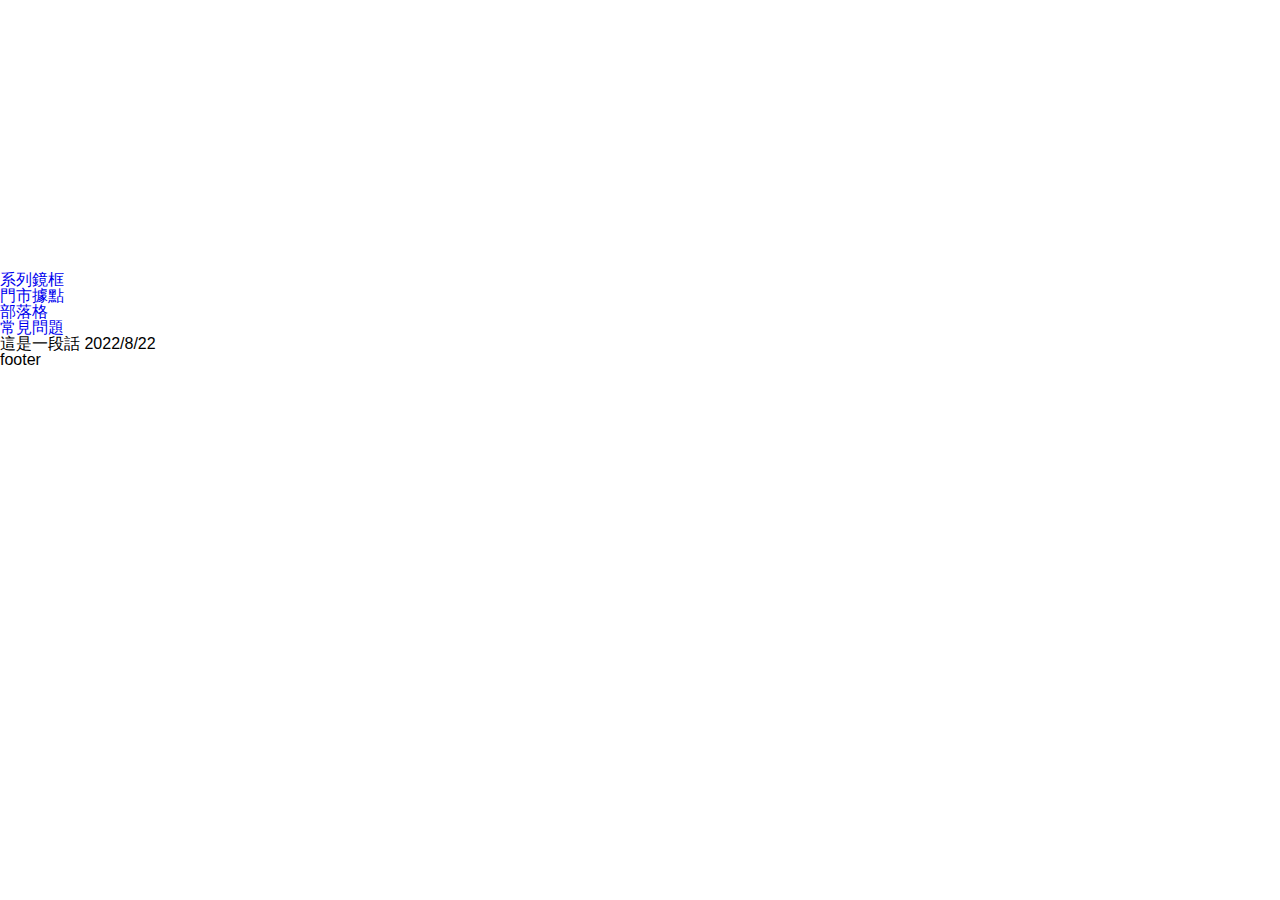
==== index.html @ 0891fafe "Update 2022-08-22T11:32:29.684Z" ====
<!DOCTYPE html>
<html lang="en">

<head>
  <meta charset="UTF-8">
  <meta name="viewport" content="width=device-width, initial-scale=1.0">
  <meta http-equiv="X-UA-Compatible" content="ie=edge">
  <title>
    首頁
  </title>
  <link rel="stylesheet" href="./assets/style/all.css">
</head>

<body>
  <header class="header">
    <div class="container">
      <h1 class="logo"><a href="#"><img src="./assets/images/logo-white.png" alt="Logo"></a></h1>
      <nav>
        <ul>
          <li><a href="#">系列鏡框</a></li>
          <li><a href="#">門市據點</a></li>
          <li><a href="#">部落格</a></li>
          <li><a href="#">常見問題</a></li>
        </ul>
      </nav>
    </div>
  </header>

  
<h1>
  這是一段話 2022/8/22
</h1>

<div class="box"></div>

    <footer class="footer">
      footer
    </footer>
    <script src="./assets/js/vendors.js"></script>
    <script src="./assets/js/all.js"></script>
</body>

</html>
---- assets/style/all.css ----
/* http://meyerweb.com/eric/tools/css/reset/ 
   v2.0 | 20110126
   License: none (public domain)
*/
html,
body,
div,
span,
applet,
object,
iframe,
h1,
h2,
h3,
h4,
h5,
h6,
p,
blockquote,
pre,
a,
abbr,
acronym,
address,
big,
cite,
code,
del,
dfn,
em,
img,
ins,
kbd,
q,
s,
samp,
small,
strike,
strong,
sub,
sup,
tt,
var,
b,
u,
i,
center,
dl,
dt,
dd,
ol,
ul,
li,
fieldset,
form,
label,
legend,
table,
caption,
tbody,
tfoot,
thead,
tr,
th,
td,
article,
aside,
canvas,
details,
embed,
figure,
figcaption,
footer,
header,
hgroup,
menu,
nav,
output,
ruby,
section,
summary,
time,
mark,
audio,
video {
  margin: 0;
  padding: 0;
  border: 0;
  font-size: 100%;
  font: inherit;
  vertical-align: baseline; }

/* HTML5 display-role reset for older browsers */
article,
aside,
details,
figcaption,
figure,
footer,
header,
hgroup,
menu,
nav,
section {
  display: block; }

body {
  line-height: 1; }

ol,
ul {
  list-style: none; }

blockquote,
q {
  quotes: none; }

blockquote:before,
blockquote:after,
q:before,
q:after {
  content: '';
  content: none; }

table {
  border-collapse: collapse;
  border-spacing: 0; }

*,
*::before,
*:after {
  -webkit-box-sizing: border-box;
          box-sizing: border-box; }

img {
  max-width: 100%;
  height: auto;
  vertical-align: middle; }

body {
  font-family: -apple-system, BlinkMacSystemFont, "Segoe UI", "Microsoft JhengHei", Roboto, "Helvetica Neue", Arial, sans-serif; }

a {
  text-decoration: none; }

/*# sourceMappingURL=all.css.map */
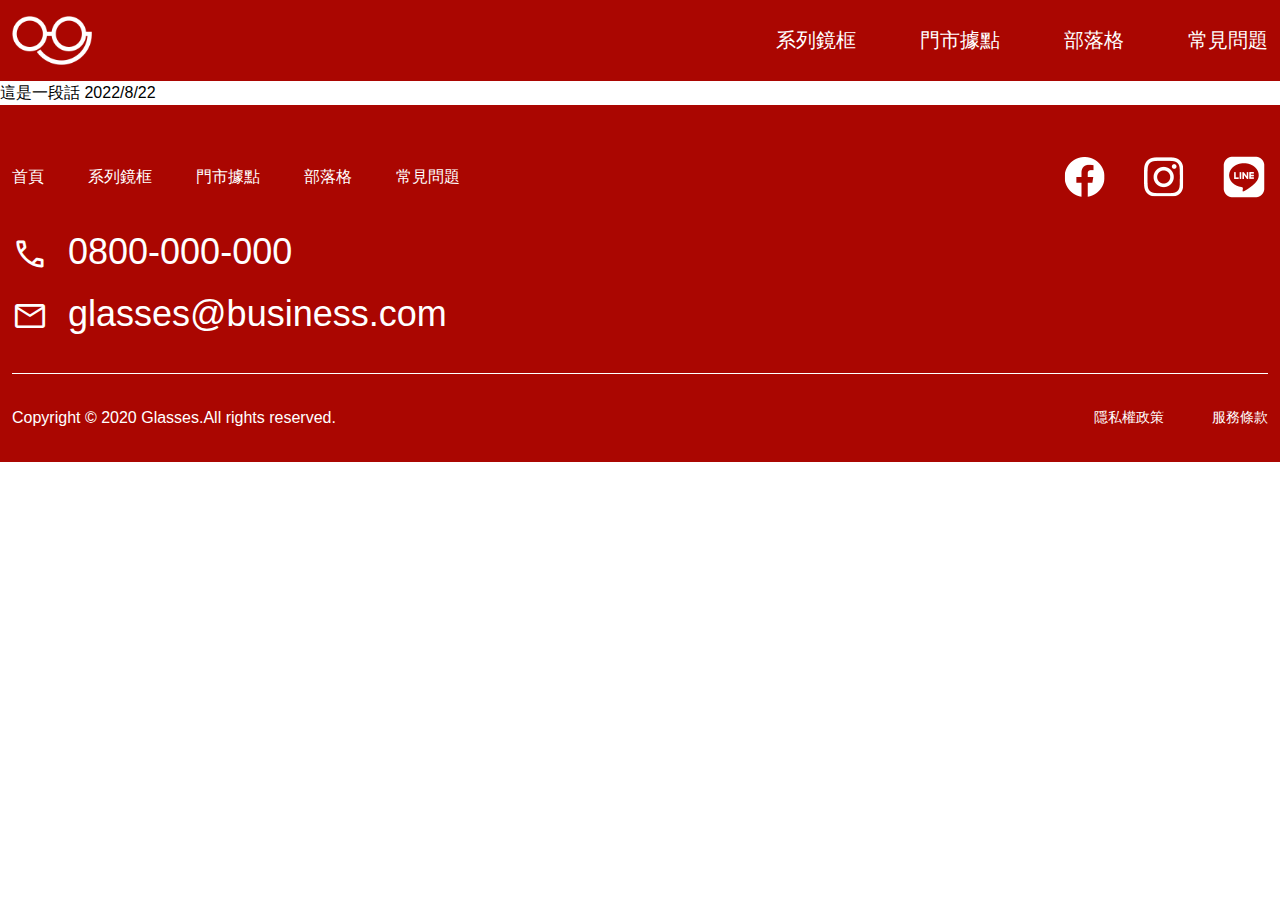
==== commit e728233c: "Update 2022-08-24T08:56:29.364Z" ====
--- a/index.html
+++ b/index.html
@@ -8,21 +8,21 @@
   <title>
     首頁
   </title>
+  <link rel="stylesheet"
+    href="https://fonts.googleapis.com/css2?family=Material+Symbols+Outlined:opsz,wght,FILL,GRAD@20..48,100..700,0..1,-50..200" />
   <link rel="stylesheet" href="./assets/style/all.css">
 </head>
 
 <body>
-  <header class="header">
+  <header class="header bg-primary">
     <div class="container">
-      <h1 class="logo"><a href="#"><img src="./assets/images/logo-white.png" alt="Logo"></a></h1>
-      <nav>
-        <ul>
-          <li><a href="#">系列鏡框</a></li>
-          <li><a href="#">門市據點</a></li>
-          <li><a href="#">部落格</a></li>
-          <li><a href="#">常見問題</a></li>
-        </ul>
-      </nav>
+      <h1><a href="#"><img class="logo" src="./assets/images/logo-white.png" alt="Logo"></a></h1>
+      <ul class="menu lg-text">
+        <li><a class="menu-link" href="#">系列鏡框</a></li>
+        <li><a class="menu-link" href="#">門市據點</a></li>
+        <li><a class="menu-link" href="#">部落格</a></li>
+        <li><a class="menu-link pr-0" href="#">常見問題</a></li>
+      </ul>
     </div>
   </header>
 
@@ -33,8 +33,47 @@
 
 <div class="box"></div>
 
-    <footer class="footer">
-      footer
+    <footer class="footer bg-primary">
+      <div class="container">
+        <div class="footer-header">
+          <div>
+            <ul class="footer-menu mobile-display-none">
+              <li><a href="#">首頁</a></li>
+              <li><a href="#">系列鏡框</a></li>
+              <li><a href="#">門市據點</a></li>
+              <li><a href="#">部落格</a></li>
+              <li><a href="#">常見問題</a></li>
+            </ul>
+            <ul class="contact-method h4">
+              <li class="mb-1">
+                <a href="tel:080000000"><span class="material-symbols-outlined h4">call</span>0800-000-000</a>
+              </li>
+              <li>
+                <a href="mailto:glasses@business.com">
+                  <span class="material-symbols-outlined h4">mail</span>glasses@business.com
+                </a>
+              </li>
+            </ul>
+          </div>
+          <div>
+            <ul class="social-media-group">
+              <li><a href="#"><img class="social-media-logo" src="./assets/images/ic-social-fb.png" alt="fb-logo"></a>
+              </li>
+              <li><a href="#"><img class="social-media-logo" src="./assets/images/ic_social_ig.png" alt="ig-logo"></a>
+              </li>
+              <li><a href="#"><img class="social-media-logo" src="./assets/images/ic_social_line.png"
+                    alt="line-logo"></a></li>
+            </ul>
+          </div>
+        </div>
+        <div class="footer-footer">
+          <p>Copyright © 2020 Glasses.All rights reserved.</p>
+          <ul class="policy sm-text">
+            <li><a href="#">隱私權政策</a></li>
+            <li><a href="#">服務條款</a></li>
+          </ul>
+        </div>
+      </div>
     </footer>
     <script src="./assets/js/vendors.js"></script>
     <script src="./assets/js/all.js"></script>
--- a/assets/style/all.css
+++ b/assets/style/all.css
@@ -132,15 +132,187 @@
   -webkit-box-sizing: border-box;
           box-sizing: border-box; }
 
+body {
+  line-height: 1.5;
+  font-size: 1rem;
+  font-family: -apple-system, BlinkMacSystemFont, "Segoe UI", "Microsoft JhengHei", Roboto, "Helvetica Neue", Arial, sans-serif; }
+
 img {
   max-width: 100%;
   height: auto;
   vertical-align: middle; }
 
-body {
-  font-family: -apple-system, BlinkMacSystemFont, "Segoe UI", "Microsoft JhengHei", Roboto, "Helvetica Neue", Arial, sans-serif; }
-
 a {
   text-decoration: none; }
 
+.mb-1 {
+  margin-bottom: 8px; }
+
+.mb-3 {
+  margin-bottom: 24px; }
+
+.h1 {
+  font-size: 4rem; }
+
+.h2 {
+  font-size: 3rem; }
+
+.h3 {
+  font-size: 2.625rem; }
+
+.h4 {
+  font-size: 2.25rem; }
+
+.h5 {
+  font-size: 2rem; }
+
+.h6 {
+  font-size: 1.5rem; }
+
+.lg-text {
+  font-size: 1.25rem; }
+
+.md-text {
+  font-size: 1.125rem; }
+
+.sm-text {
+  font-size: 0.875rem; }
+
+.bg-primary {
+  background-color: #AA0601; }
+
+.container {
+  max-width: 1320px;
+  margin: 0 auto;
+  padding-left: 12px;
+  padding-right: 12px; }
+
+.header .container {
+  display: -webkit-box;
+  display: -ms-flexbox;
+  display: flex;
+  -webkit-box-pack: justify;
+      -ms-flex-pack: justify;
+          justify-content: space-between;
+  -webkit-box-align: center;
+      -ms-flex-align: center;
+          align-items: center;
+  -ms-flex-wrap: wrap;
+      flex-wrap: wrap; }
+
+.header .logo {
+  display: block;
+  width: 80px;
+  padding-top: 16px;
+  padding-bottom: 16px; }
+
+.header .menu {
+  display: -webkit-box;
+  display: -ms-flexbox;
+  display: flex;
+  -ms-flex-wrap: wrap;
+      flex-wrap: wrap; }
+
+.header .menu-link {
+  display: block;
+  padding: 25px 32px;
+  color: #fff; }
+
+.header .pr-0 {
+  padding-right: 0; }
+
+@media (max-width: 768px) {
+  .header .container {
+    padding: 0; }
+  .header h1 {
+    width: 100%; }
+  .header .logo {
+    padding-top: 12px;
+    padding-bottom: 12px;
+    margin: 0 auto; }
+  .header .menu {
+    width: 100%; }
+  .header li {
+    width: 50%;
+    border: 1px solid #fff;
+    text-align: center;
+    font-size: 1rem; }
+  .header .menu-link {
+    padding: 12px; } }
+
+.footer {
+  color: #fff; }
+  .footer a {
+    display: block;
+    color: #fff; }
+  .footer-header, .footer-menu,
+  .footer .social-media-group, .footer-footer,
+  .footer .policy {
+    display: -webkit-box;
+    display: -ms-flexbox;
+    display: flex;
+    -webkit-box-pack: justify;
+        -ms-flex-pack: justify;
+            justify-content: space-between; }
+  .footer-header {
+    padding-top: 48px;
+    padding-bottom: 32px;
+    border-bottom: 1px solid #fff; }
+  .footer-menu {
+    -webkit-box-align: center;
+        -ms-flex-align: center;
+            align-items: center;
+    margin-bottom: 24px;
+    width: 448px;
+    height: 48px; }
+  .footer .contact-method span {
+    vertical-align: middle;
+    padding-right: 20px; }
+  .footer .social-media-group {
+    width: 208px; }
+  .footer .social-media-logo {
+    width: 48px; }
+  .footer-footer {
+    padding-top: 32px;
+    padding-bottom: 32px; }
+  .footer .policy {
+    width: 174px;
+    -webkit-box-align: center;
+        -ms-flex-align: center;
+            align-items: center; }
+  @media (max-width: 992px) {
+    .footer-menu {
+      height: 40px; }
+    .footer .social-media-group {
+      width: 152px; }
+    .footer .social-media-logo {
+      width: 40px; } }
+  @media (max-width: 768px) {
+    .footer-header {
+      padding-top: 24px;
+      padding-bottom: 24px; }
+    .footer-footer,
+    .footer .policy {
+      -webkit-box-orient: vertical;
+      -webkit-box-direction: normal;
+          -ms-flex-direction: column;
+              flex-direction: column;
+      -webkit-box-align: start;
+          -ms-flex-align: start;
+              align-items: start; }
+    .footer .policy li {
+      margin-top: 8px; }
+    .footer-menu {
+      display: none; }
+    .footer .social-media-group {
+      width: 88px; }
+    .footer .social-media-logo {
+      width: 24px; }
+    .footer-footer {
+      padding-top: 16px;
+      padding-bottom: 24px; }
+    .footer .h4,
+    .footer .sm-text {
+      font-size: 1rem; } }
+
 /*# sourceMappingURL=all.css.map */
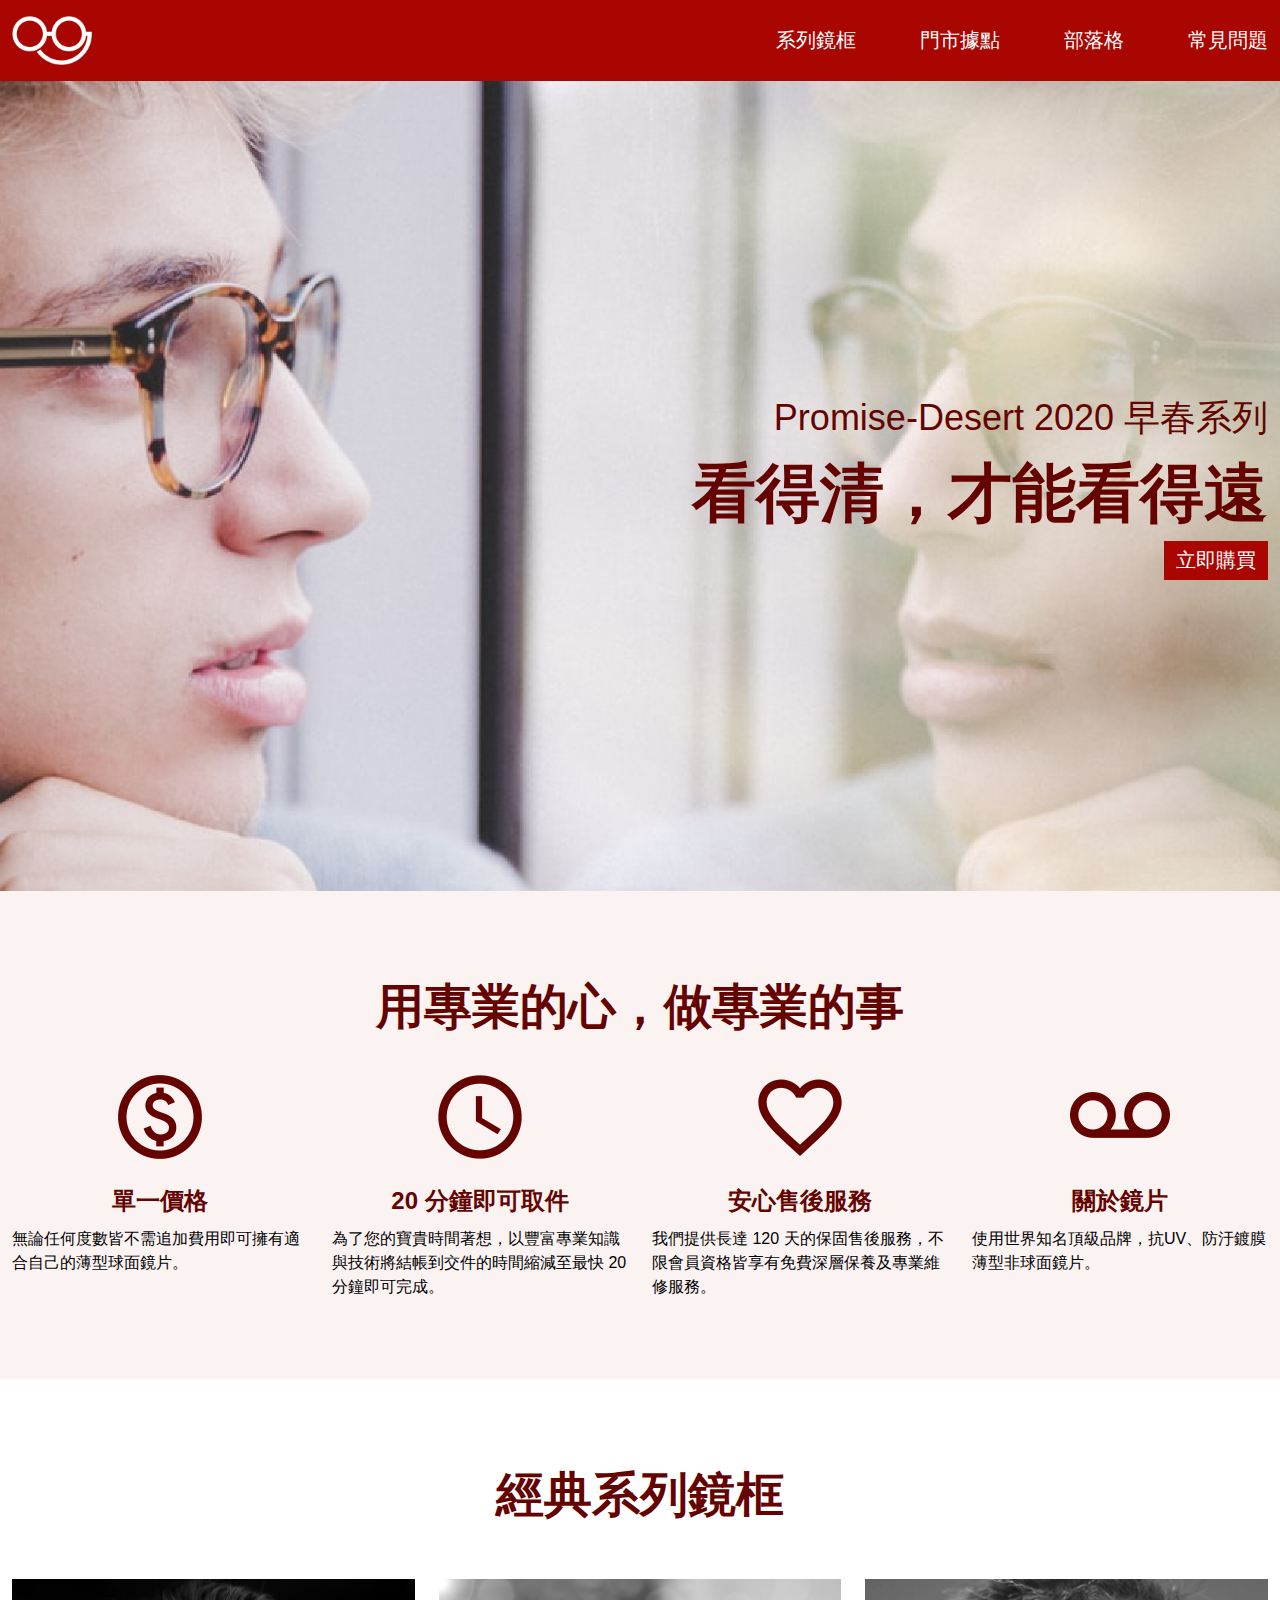
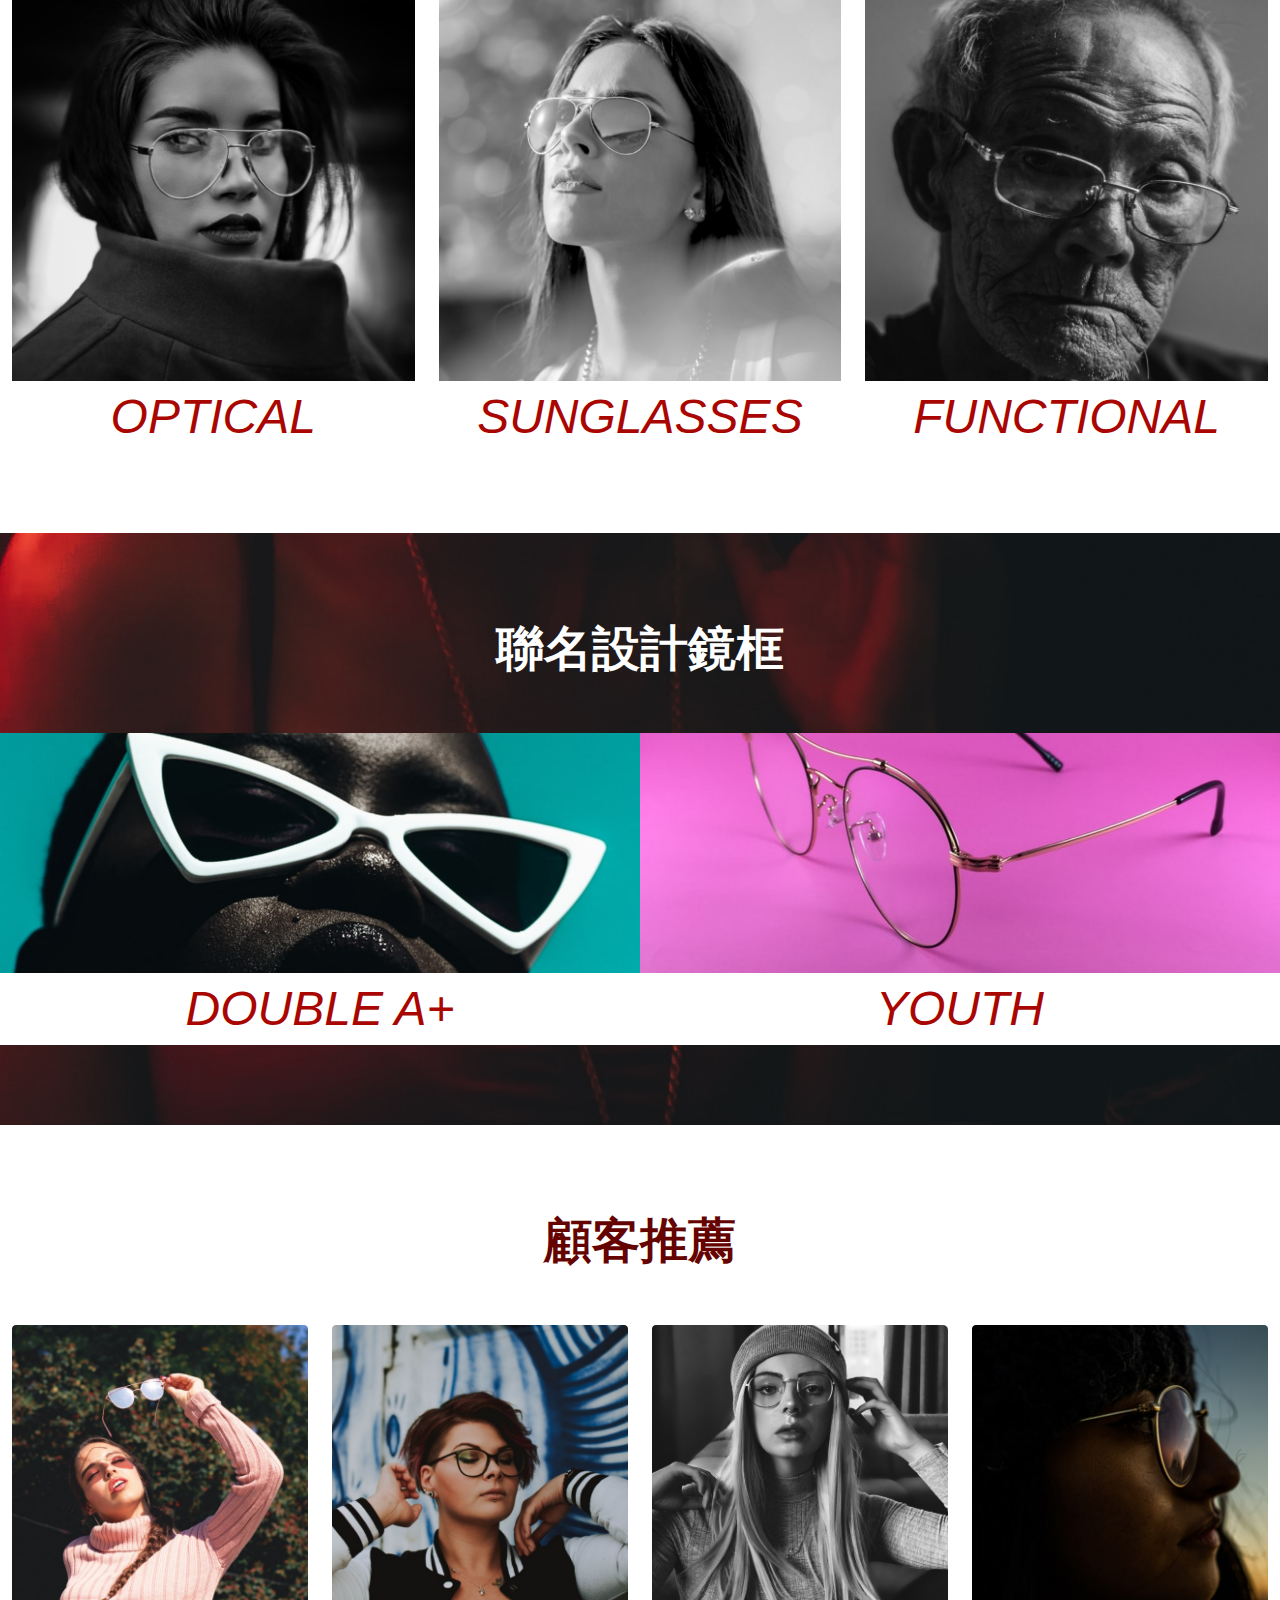
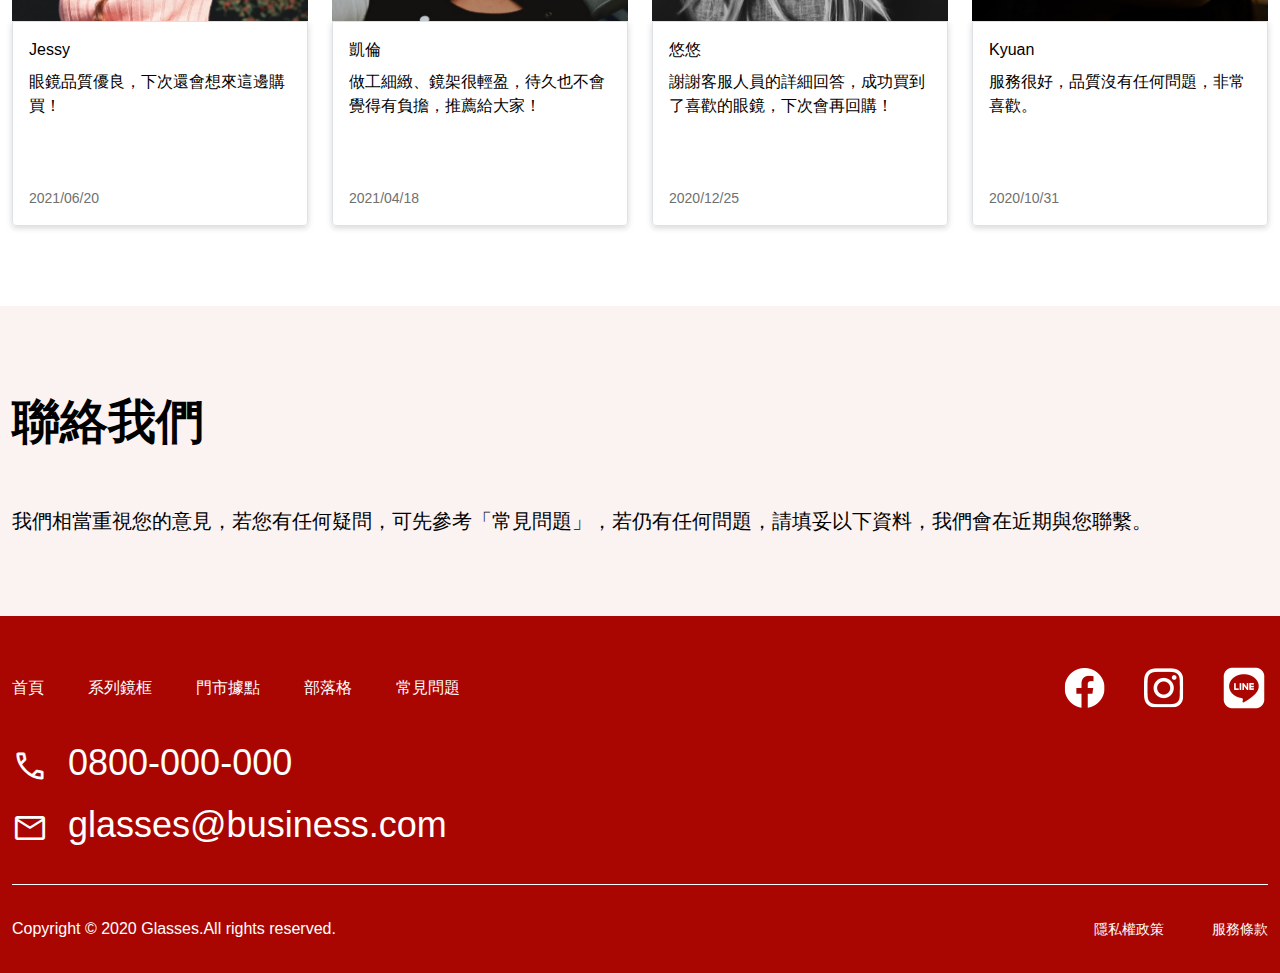
==== commit 4aa9e1ab: "Update 2022-08-26T05:03:30.633Z" ====
--- a/index.html
+++ b/index.html
@@ -6,7 +6,7 @@
   <meta name="viewport" content="width=device-width, initial-scale=1.0">
   <meta http-equiv="X-UA-Compatible" content="ie=edge">
   <title>
-    首頁
+    眼鏡電商
   </title>
   <link rel="stylesheet"
     href="https://fonts.googleapis.com/css2?family=Material+Symbols+Outlined:opsz,wght,FILL,GRAD@20..48,100..700,0..1,-50..200" />
@@ -27,9 +27,148 @@
   </header>
 
   
-<h1>
-  這是一段話 2022/8/22
-</h1>
+<div class="banner">
+  <div class="container">
+    <h2 class="h4">Promise-Desert 2020 早春系列</h2>
+    <p class="h1 font-bold">看得清，才能看得遠</p>
+    <button class="sm-button"><a href="#">立即購買</a></button>
+  </div>
+</div>
+<main>
+  <!-- 用專業的心，做專業的事 -->
+  <section class="introduction bg-primary-light">
+    <div class="container">
+      <p class="h2 intro-title mb-3 font-bold">用專業的心，做專業的事</p>
+      <div class="intro-card-box">
+        <div class="intro-card">
+          <img class="d-block card-header mb-2" src="./assets/images/home-section2-1.png" alt="錢幣圖像">
+          <p class="card-body h6 font-bold mb-1">單一價格</p>
+          <p class="card-footer">無論任何度數皆不需追加費用即可擁有適合自己的薄型球面鏡片。</p>
+        </div>
+        <div class="intro-card">
+          <img class="d-block card-header mb-2" src="./assets/images/home-section2-2.png" alt="時鐘圖像">
+          <p class="card-body h6 font-bold mb-1">20 分鐘即可取件</p>
+          <p class="card-footer">為了您的寶貴時間著想，以豐富專業知識與技術將結帳到交件的時間縮減至最快 20 分鐘即可完成。</p>
+        </div>
+        <div class="intro-card">
+          <img class="d-block card-header mb-2" src="./assets/images/home-section2-3.png" alt="愛心圖像">
+          <p class="card-body h6 font-bold mb-1">安心售後服務</p>
+          <p class="card-footer">我們提供長達 120 天的保固售後服務，不限會員資格皆享有免費深層保養及專業維修服務。</p>
+        </div>
+        <div class="intro-card">
+          <img class="d-block card-header mb-2" src="./assets/images/home-sectioin2-4.png" alt="眼鏡圖像">
+          <p class="card-body h6 font-bold mb-1">關於鏡片</p>
+          <p class="card-footer">使用世界知名頂級品牌，抗UV、防汙鍍膜薄型非球面鏡片。</p>
+        </div>
+      </div>
+    </div>
+  </section>
+
+  <!-- 經典系列鏡框 -->
+  <section class="classic">
+    <div class="container">
+      <p class="h2 classic-title mb-6 font-bold">經典系列鏡框</p>
+      <div class="classic-card-box">
+        <div class="classic-card">
+          <img src="./assets/images/home-section3-1.png" alt="OPTICAL 示意圖像" class="d-block card-photo">
+          <p class="h2 card-title">OPTICAL</p>
+        </div>
+        <div class="classic-card">
+          <img src="./assets/images/home-section3-2.png" alt="SUNGLASSES 示意圖像" class="d-block card-photo">
+          <p class="h2 card-title">SUNGLASSES</p>
+        </div>
+        <div class="classic-card">
+          <img src="./assets/images/home-section3-3.png" alt="FUNCTIONAL 示意圖像" class="d-block card-photo">
+          <p class="h2 card-title">FUNCTIONAL</p>
+        </div>
+      </div>
+    </div>
+  </section>
+
+  <!-- 聯名設計鏡框 -->
+  <section class="joint">
+    <div class="container">
+      <p class="h2 joint-title mb-6 font-bold">聯名設計鏡框</p>
+      <div class="joint-card-box">
+        <div class="joint-card">
+          <div class="card-photo-1"></div>
+          <p class="h2 card-title">DOUBLE A+</p>
+        </div>
+        <div class="joint-card">
+          <div class="card-photo-2"></div>
+          <p class="h2 card-title">YOUTH</p>
+        </div>
+      </div>
+    </div>
+  </section>
+
+  <!-- 顧客推薦 -->
+  <section class="comment">
+    <div class="container">
+      <p class="h2 comment-title mb-6 font-bold">顧客推薦</p>
+      <div class="comment-card-box">
+        <div class="comment-card">
+          <img src="./assets/images/home-section5-1.png" alt="顧客圖像" class="d-block card-photo">
+          <div class="card-content">
+            <div>
+              <p class="customer-name mb-1">Jessy</p>
+              <p class="customer-comment">眼鏡品質優良，下次還會想來這邊購買！</p>
+            </div>
+            <div>
+              <p class="comment-date">2021/06/20</p>
+            </div>
+          </div>
+        </div>
+        <div class="comment-card">
+          <img src="./assets/images/home-section5-2.png" alt="顧客圖像" class="d-block card-photo">
+          <div class="card-content">
+            <div>
+              <p class="customer-name mb-1">凱倫</p>
+              <p class="customer-comment">做工細緻、鏡架很輕盈，待久也不會覺得有負擔，推薦給大家！</p>
+            </div>
+            <div>
+              <p class="comment-date">2021/04/18</p>
+            </div>
+          </div>
+        </div>
+        <div class="comment-card">
+          <img src="./assets/images/home-section5-3.png" alt="顧客圖像" class="d-block card-photo">
+          <div class="card-content">
+            <div>
+              <p class="customer-name mb-1">悠悠</p>
+              <p class="customer-comment">謝謝客服人員的詳細回答，成功買到了喜歡的眼鏡，下次會再回購！</p>
+            </div>
+            <div>
+              <p class="comment-date">2020/12/25</p>
+            </div>
+          </div>
+        </div>
+        <div class="comment-card">
+          <img src="./assets/images/home-section5-4.png" alt="顧客圖像" class="d-block card-photo">
+          <div class="card-content">
+            <div>
+              <p class="customer-name mb-1">Kyuan</p>
+              <p class="customer-comment">服務很好，品質沒有任何問題，非常喜歡。</p>
+            </div>
+            <div>
+              <p class="comment-date">2020/10/31</p>
+            </div>
+          </div>
+        </div>
+      </div>
+    </div>
+  </section>
+
+  <!-- 聯絡我們 -->
+  <section class="contact-us bg-primary-light">
+    <div class="container">
+      <p class="h2 contact-title mb-6 font-bold">聯絡我們</p>
+      <p class="lg-text">我們相當重視您的意見，若您有任何疑問，可先參考「常見問題」，若仍有任何問題，請填妥以下資料，我們會在近期與您聯繫。</p>
+    </div>
+  </section>
+</main>
+
+
 
 <div class="box"></div>
 
--- a/assets/style/all.css
+++ b/assets/style/all.css
@@ -148,9 +148,18 @@
 .mb-1 {
   margin-bottom: 8px; }
 
+.mb-2 {
+  margin-bottom: 16px; }
+
 .mb-3 {
   margin-bottom: 24px; }
 
+.mb-4 {
+  margin-bottom: 32px; }
+
+.mb-6 {
+  margin-bottom: 48px; }
+
 .h1 {
   font-size: 4rem; }
 
@@ -178,8 +187,14 @@
 .sm-text {
   font-size: 0.875rem; }
 
+.font-bold {
+  font-weight: bold; }
+
 .bg-primary {
   background-color: #AA0601; }
+
+.bg-primary-light {
+  background-color: #FBF2F2; }
 
 .container {
   max-width: 1320px;
@@ -221,7 +236,7 @@
 .header .pr-0 {
   padding-right: 0; }
 
-@media (max-width: 768px) {
+@media (max-width: 767px) {
   .header .container {
     padding: 0; }
   .header h1 {
@@ -287,7 +302,7 @@
       width: 152px; }
     .footer .social-media-logo {
       width: 40px; } }
-  @media (max-width: 768px) {
+  @media (max-width: 767px) {
     .footer-header {
       padding-top: 24px;
       padding-bottom: 24px; }
@@ -315,4 +330,162 @@
     .footer .sm-text {
       font-size: 1rem; } }
 
+.banner {
+  background-image: url(../images/home-header.png);
+  height: 90vh;
+  background-repeat: no-repeat;
+  background-position: center center;
+  background-size: cover;
+  color: #650300;
+  display: -webkit-box;
+  display: -ms-flexbox;
+  display: flex;
+  -webkit-box-align: center;
+      -ms-flex-align: center;
+          align-items: center;
+  text-align: right; }
+  .banner .container {
+    width: 100%; }
+  .banner .sm-button {
+    padding: 6px 12px;
+    border: none;
+    background-color: #AA0601; }
+    .banner .sm-button a {
+      color: #fff;
+      font-size: 1.25rem; }
+
+main section {
+  padding-top: 80px;
+  padding-bottom: 80px; }
+
+.introduction .intro-title {
+  color: #650300;
+  text-align: center; }
+
+.introduction .intro-card-box {
+  display: -webkit-box;
+  display: -ms-flexbox;
+  display: flex;
+  -ms-flex-wrap: wrap;
+      flex-wrap: wrap;
+  margin-left: -12px;
+  margin-right: -12px; }
+
+.introduction .intro-card {
+  display: -webkit-box;
+  display: -ms-flexbox;
+  display: flex;
+  -webkit-box-orient: vertical;
+  -webkit-box-direction: normal;
+      -ms-flex-direction: column;
+          flex-direction: column;
+  -webkit-box-align: center;
+      -ms-flex-align: center;
+          align-items: center;
+  padding: 0 12px;
+  width: 25%; }
+
+.introduction .card-header {
+  width: 100px; }
+
+.introduction .card-body {
+  color: #650300; }
+
+.classic .classic-title {
+  color: #650300;
+  text-align: center; }
+
+.classic .classic-card-box {
+  display: -webkit-box;
+  display: -ms-flexbox;
+  display: flex;
+  -ms-flex-wrap: wrap;
+      flex-wrap: wrap;
+  margin-left: -12px;
+  margin-right: -12px; }
+
+.classic .classic-card {
+  padding-left: 12px;
+  padding-right: 12px;
+  width: 33.33%; }
+
+.classic .card-title {
+  text-align: center;
+  color: #AA0601;
+  font-style: italic; }
+
+.joint {
+  background-image: url(../images/index-bg.png);
+  background-repeat: no-repeat;
+  background-position: center center;
+  background-size: cover; }
+  .joint .joint-title {
+    color: #fff;
+    text-align: center; }
+  .joint .joint-card-box {
+    display: -webkit-box;
+    display: -ms-flexbox;
+    display: flex;
+    -ms-flex-wrap: wrap;
+        flex-wrap: wrap;
+    margin-left: -12px;
+    margin-right: -12px; }
+  .joint .joint-card {
+    width: 50%; }
+  .joint .card-photo-1 {
+    background-image: url(../images/home-section4-1.png); }
+  .joint .card-photo-2 {
+    background-image: url(../images/home-section4-2.png); }
+  .joint .card-photo-1,
+  .joint .card-photo-2 {
+    background-repeat: no-repeat;
+    background-position: center center;
+    background-size: cover;
+    min-height: 240px; }
+  .joint .card-title {
+    background-color: #fff;
+    text-align: center;
+    color: #AA0601;
+    font-style: italic; }
+
+.comment .comment-title {
+  color: #650300;
+  text-align: center; }
+
+.comment .comment-card-box {
+  display: -webkit-box;
+  display: -ms-flexbox;
+  display: flex;
+  -ms-flex-wrap: wrap;
+      flex-wrap: wrap;
+  margin-left: -12px;
+  margin-right: -12px; }
+
+.comment .comment-card {
+  padding-left: 12px;
+  padding-right: 12px;
+  width: 25%; }
+
+.comment .card-content {
+  display: -webkit-box;
+  display: -ms-flexbox;
+  display: flex;
+  -webkit-box-orient: vertical;
+  -webkit-box-direction: normal;
+      -ms-flex-direction: column;
+          flex-direction: column;
+  -webkit-box-pack: justify;
+      -ms-flex-pack: justify;
+          justify-content: space-between;
+  padding: 16px;
+  height: 205px;
+  border: 1px solid #DEE2E6;
+  border-radius: 0 0 4px 4px;
+  -webkit-box-shadow: 0px 2px 6px #00000029;
+          box-shadow: 0px 2px 6px #00000029; }
+
+.comment .comment-date {
+  font-size: 0.875rem;
+  color: #707070; }
+
 /*# sourceMappingURL=all.css.map */
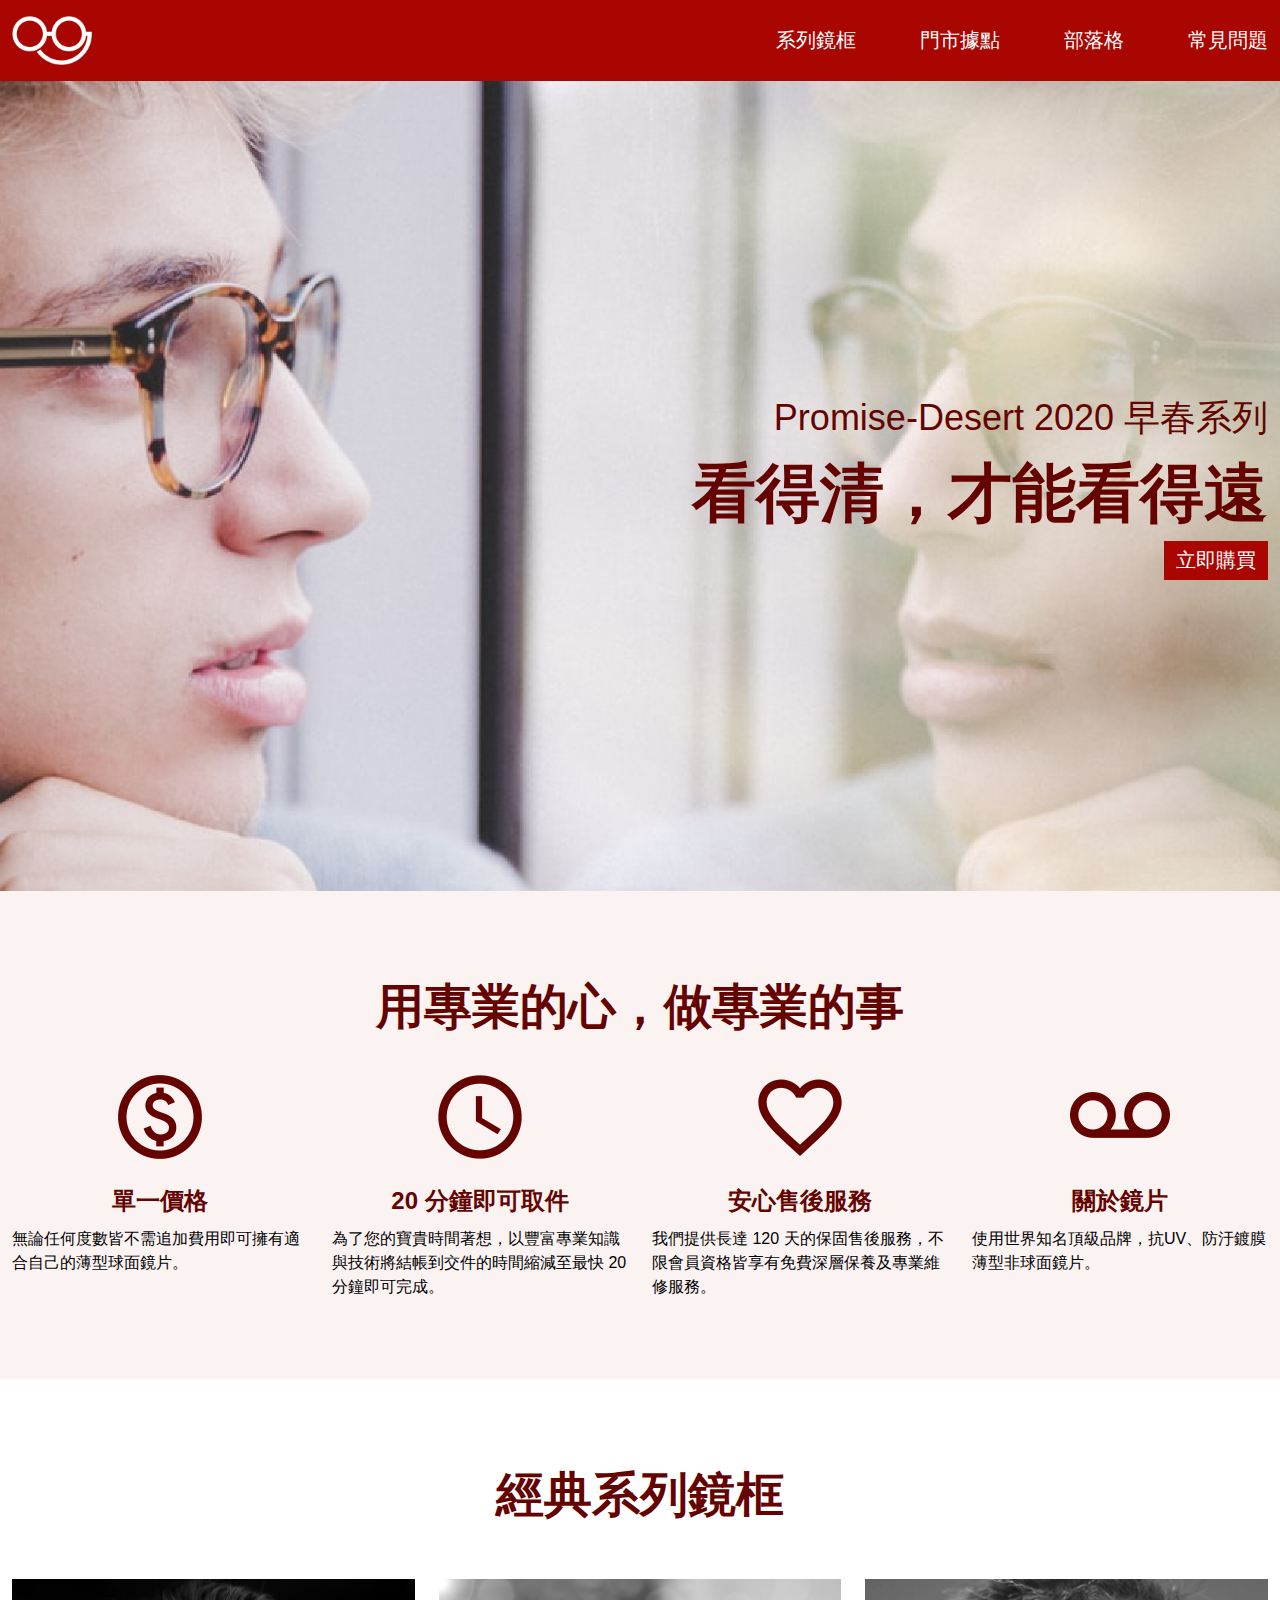
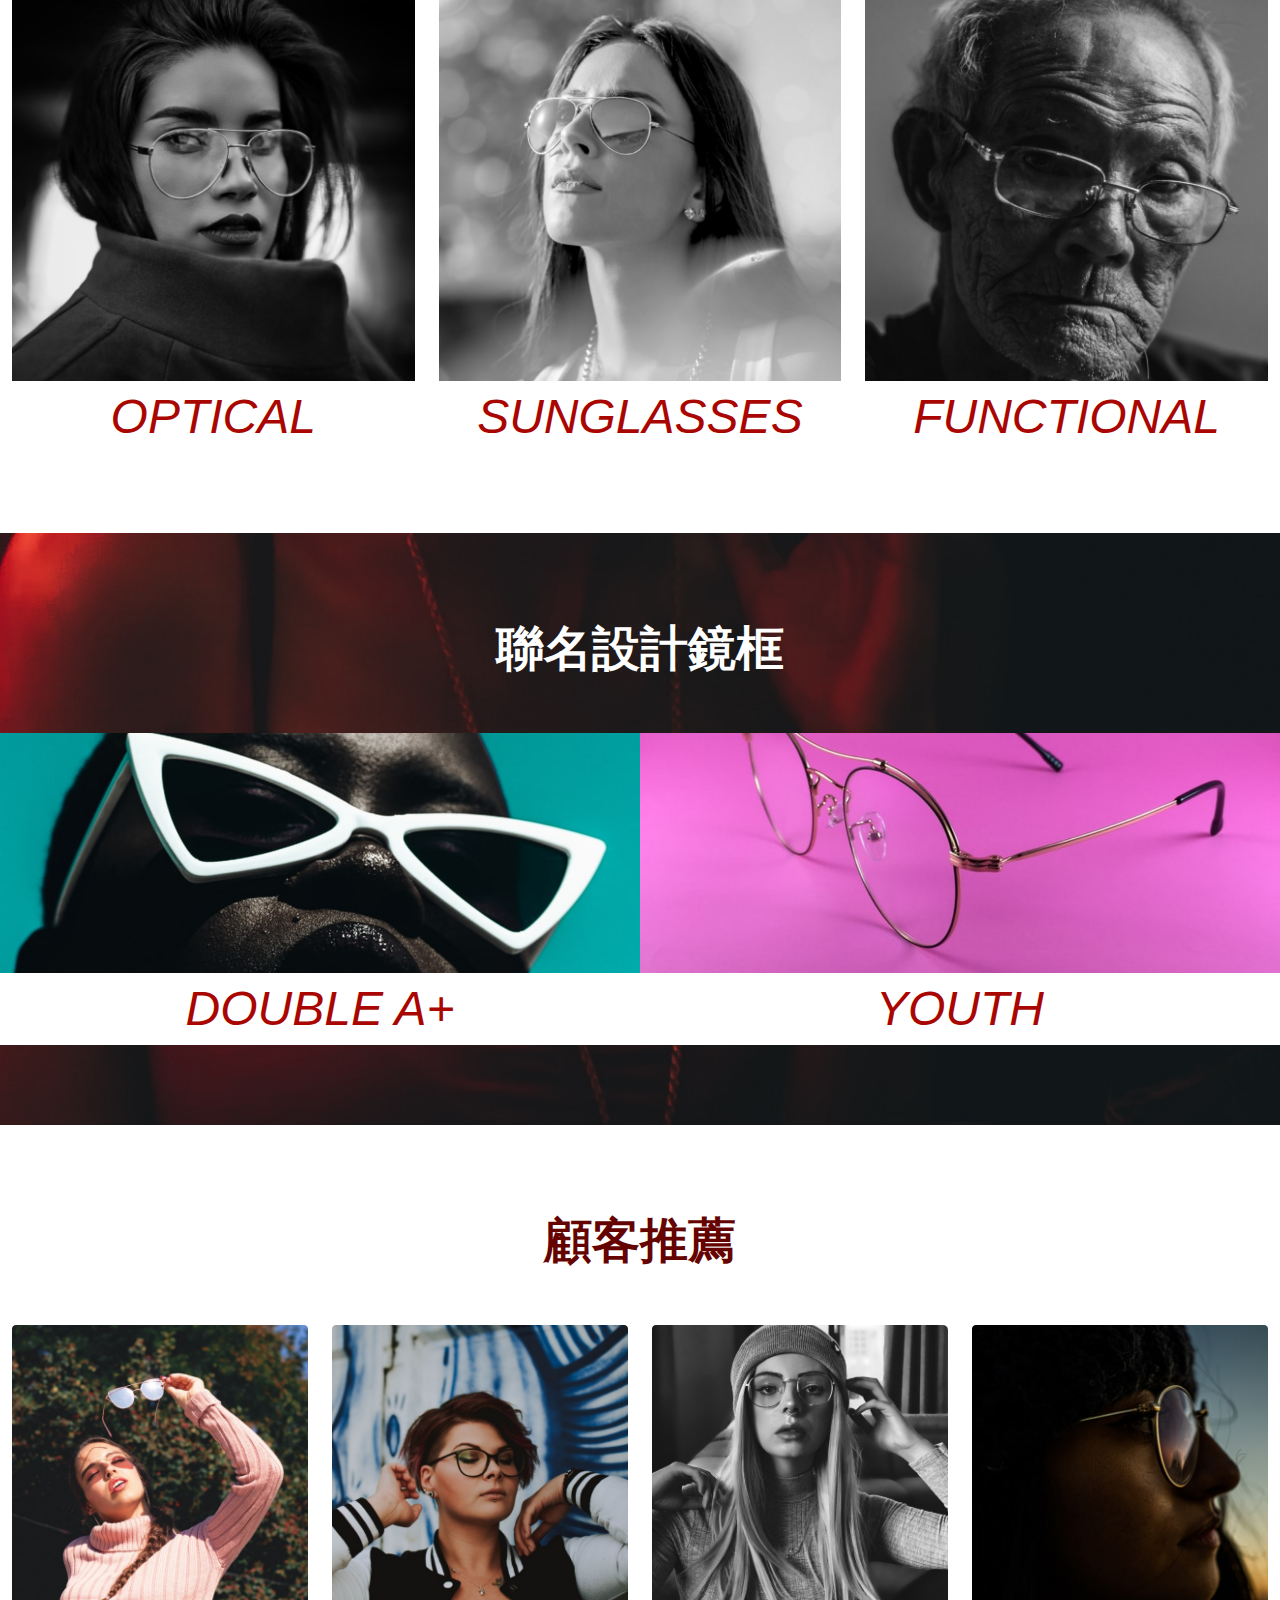
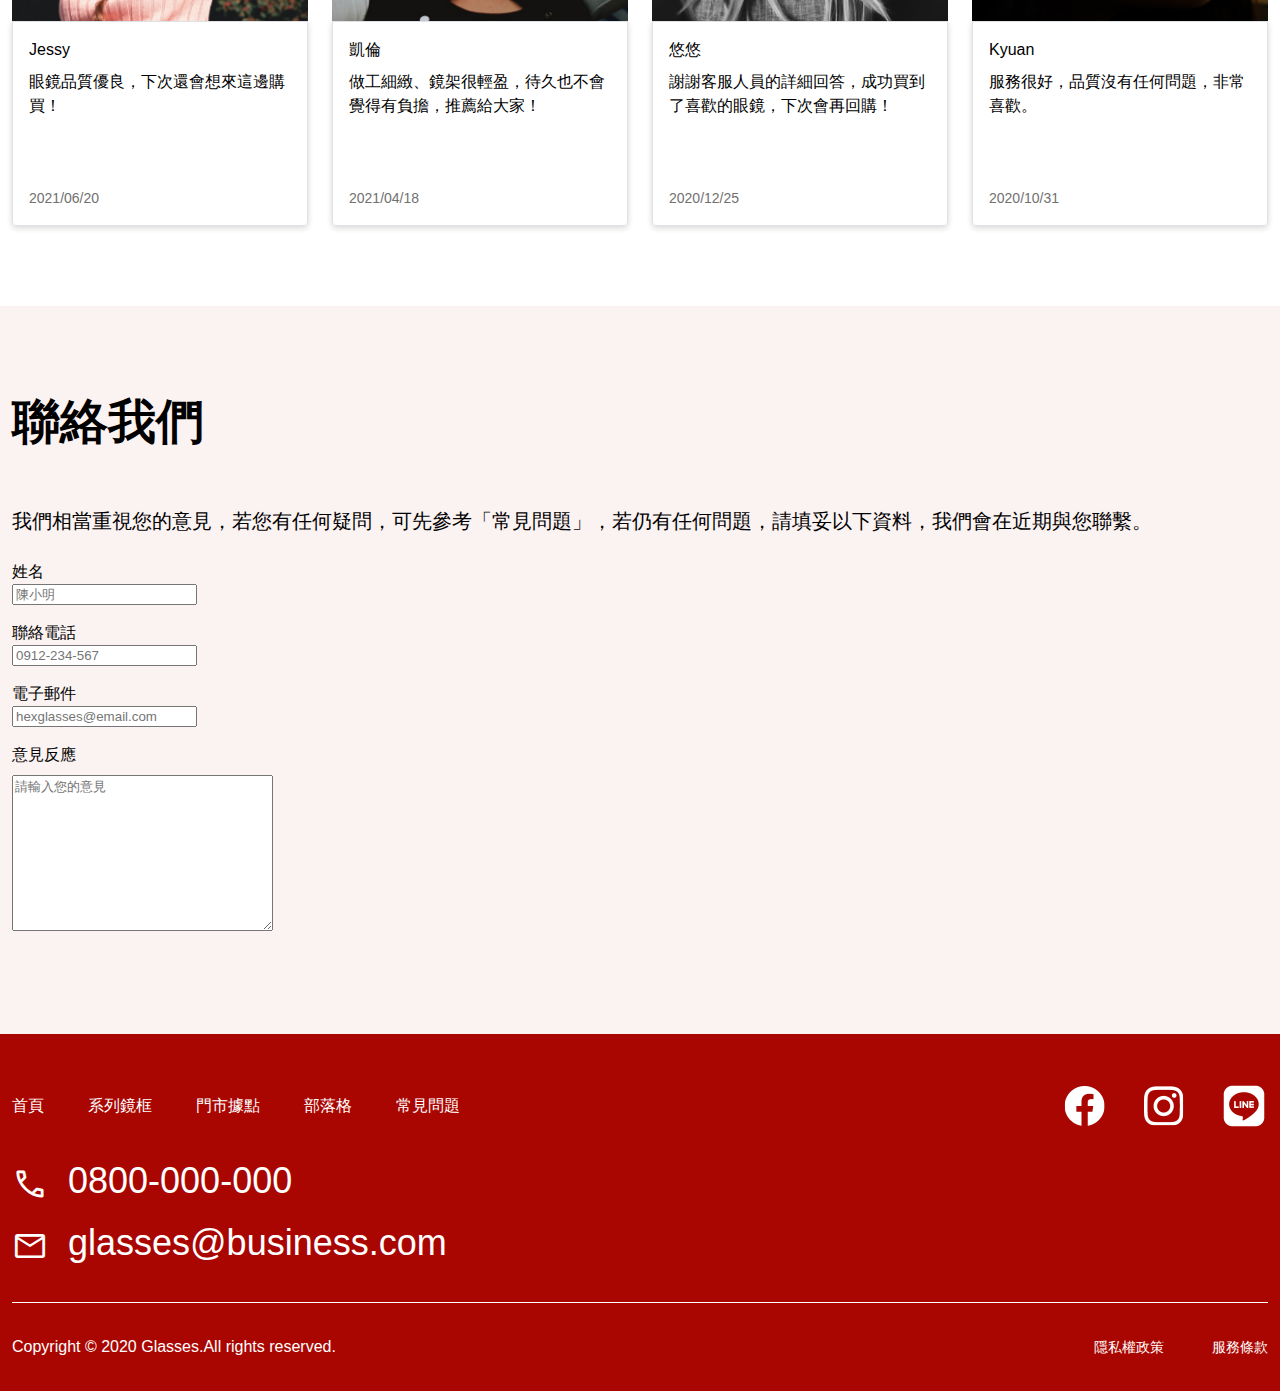
==== commit 051735a8: "Update 2022-08-26T06:45:05.783Z" ====
--- a/index.html
+++ b/index.html
@@ -39,28 +39,28 @@
   <section class="introduction bg-primary-light">
     <div class="container">
       <p class="h2 intro-title mb-3 font-bold">用專業的心，做專業的事</p>
-      <div class="intro-card-box">
-        <div class="intro-card">
+      <ul class="intro-card-box">
+        <li class="intro-card">
           <img class="d-block card-header mb-2" src="./assets/images/home-section2-1.png" alt="錢幣圖像">
           <p class="card-body h6 font-bold mb-1">單一價格</p>
           <p class="card-footer">無論任何度數皆不需追加費用即可擁有適合自己的薄型球面鏡片。</p>
-        </div>
-        <div class="intro-card">
+        </li>
+        <li class="intro-card">
           <img class="d-block card-header mb-2" src="./assets/images/home-section2-2.png" alt="時鐘圖像">
           <p class="card-body h6 font-bold mb-1">20 分鐘即可取件</p>
           <p class="card-footer">為了您的寶貴時間著想，以豐富專業知識與技術將結帳到交件的時間縮減至最快 20 分鐘即可完成。</p>
-        </div>
-        <div class="intro-card">
+        </li>
+        <li class="intro-card">
           <img class="d-block card-header mb-2" src="./assets/images/home-section2-3.png" alt="愛心圖像">
           <p class="card-body h6 font-bold mb-1">安心售後服務</p>
           <p class="card-footer">我們提供長達 120 天的保固售後服務，不限會員資格皆享有免費深層保養及專業維修服務。</p>
-        </div>
-        <div class="intro-card">
+        </li>
+        <li class="intro-card">
           <img class="d-block card-header mb-2" src="./assets/images/home-sectioin2-4.png" alt="眼鏡圖像">
           <p class="card-body h6 font-bold mb-1">關於鏡片</p>
           <p class="card-footer">使用世界知名頂級品牌，抗UV、防汙鍍膜薄型非球面鏡片。</p>
-        </div>
-      </div>
+        </li>
+      </ul>
     </div>
   </section>
 
@@ -68,20 +68,20 @@
   <section class="classic">
     <div class="container">
       <p class="h2 classic-title mb-6 font-bold">經典系列鏡框</p>
-      <div class="classic-card-box">
-        <div class="classic-card">
+      <ul class="classic-card-box">
+        <li class="classic-card">
           <img src="./assets/images/home-section3-1.png" alt="OPTICAL 示意圖像" class="d-block card-photo">
           <p class="h2 card-title">OPTICAL</p>
-        </div>
-        <div class="classic-card">
+        </li>
+        <li class="classic-card">
           <img src="./assets/images/home-section3-2.png" alt="SUNGLASSES 示意圖像" class="d-block card-photo">
           <p class="h2 card-title">SUNGLASSES</p>
-        </div>
-        <div class="classic-card">
+        </li>
+        <li class="classic-card">
           <img src="./assets/images/home-section3-3.png" alt="FUNCTIONAL 示意圖像" class="d-block card-photo">
           <p class="h2 card-title">FUNCTIONAL</p>
-        </div>
-      </div>
+        </li>
+      </ul>
     </div>
   </section>
 
@@ -89,16 +89,16 @@
   <section class="joint">
     <div class="container">
       <p class="h2 joint-title mb-6 font-bold">聯名設計鏡框</p>
-      <div class="joint-card-box">
-        <div class="joint-card">
+      <ul class="joint-card-box">
+        <li class="joint-card">
           <div class="card-photo-1"></div>
           <p class="h2 card-title">DOUBLE A+</p>
-        </div>
-        <div class="joint-card">
+        </li>
+        <li class="joint-card">
           <div class="card-photo-2"></div>
           <p class="h2 card-title">YOUTH</p>
-        </div>
-      </div>
+        </li>
+      </ul>
     </div>
   </section>
 
@@ -106,8 +106,8 @@
   <section class="comment">
     <div class="container">
       <p class="h2 comment-title mb-6 font-bold">顧客推薦</p>
-      <div class="comment-card-box">
-        <div class="comment-card">
+      <ul class="comment-card-box">
+        <li class="comment-card">
           <img src="./assets/images/home-section5-1.png" alt="顧客圖像" class="d-block card-photo">
           <div class="card-content">
             <div>
@@ -118,8 +118,8 @@
               <p class="comment-date">2021/06/20</p>
             </div>
           </div>
-        </div>
-        <div class="comment-card">
+        </li>
+        <li class="comment-card">
           <img src="./assets/images/home-section5-2.png" alt="顧客圖像" class="d-block card-photo">
           <div class="card-content">
             <div>
@@ -130,8 +130,8 @@
               <p class="comment-date">2021/04/18</p>
             </div>
           </div>
-        </div>
-        <div class="comment-card">
+        </li>
+        <li class="comment-card">
           <img src="./assets/images/home-section5-3.png" alt="顧客圖像" class="d-block card-photo">
           <div class="card-content">
             <div>
@@ -142,8 +142,8 @@
               <p class="comment-date">2020/12/25</p>
             </div>
           </div>
-        </div>
-        <div class="comment-card">
+        </li>
+        <li class="comment-card">
           <img src="./assets/images/home-section5-4.png" alt="顧客圖像" class="d-block card-photo">
           <div class="card-content">
             <div>
@@ -154,8 +154,8 @@
               <p class="comment-date">2020/10/31</p>
             </div>
           </div>
-        </div>
-      </div>
+        </li>
+      </ul>
     </div>
   </section>
 
@@ -163,14 +163,30 @@
   <section class="contact-us bg-primary-light">
     <div class="container">
       <p class="h2 contact-title mb-6 font-bold">聯絡我們</p>
-      <p class="lg-text">我們相當重視您的意見，若您有任何疑問，可先參考「常見問題」，若仍有任何問題，請填妥以下資料，我們會在近期與您聯繫。</p>
+      <div class="mb-3">
+        <p class="lg-text">我們相當重視您的意見，若您有任何疑問，可先參考「常見問題」，若仍有任何問題，請填妥以下資料，我們會在近期與您聯繫。</p>
+      </div>
+      <form action="#" target="_blank">
+        <div class="mb-2">
+          <label class="d-block" for="customer-name">姓名</label>
+          <input class="d-block" type="text" id="customer-name" name="customer-name" placeholder="陳小明">
+        </div>
+        <div class="mb-2">
+          <label class="d-block" for="customer-phone">聯絡電話</label>
+          <input class="d-block" type="text" id="customer-phone" name="customer-phone" placeholder="0912-234-567">
+        </div>
+        <div class="mb-2">
+          <label class="d-block" for="customer-mail">電子郵件</label>
+          <input class="d-block" type="text" id="customer-mail" name="customer-mail" placeholder="hexglasses@email.com">
+        </div>
+        <div class="mb-2">
+          <label for="customer-opinion" class="d-block mb-1">意見反應</label>
+          <textarea name="customer-opinion" id="customer-opinion" cols="30" rows="10" placeholder="請輸入您的意見"></textarea>
+        </div>
+      </form>
     </div>
   </section>
 </main>
-
-
-
-<div class="box"></div>
 
     <footer class="footer bg-primary">
       <div class="container">
--- a/assets/style/all.css
+++ b/assets/style/all.css
@@ -160,6 +160,9 @@
 .mb-6 {
   margin-bottom: 48px; }
 
+.d-block {
+  display: block; }
+
 .h1 {
   font-size: 4rem; }
 
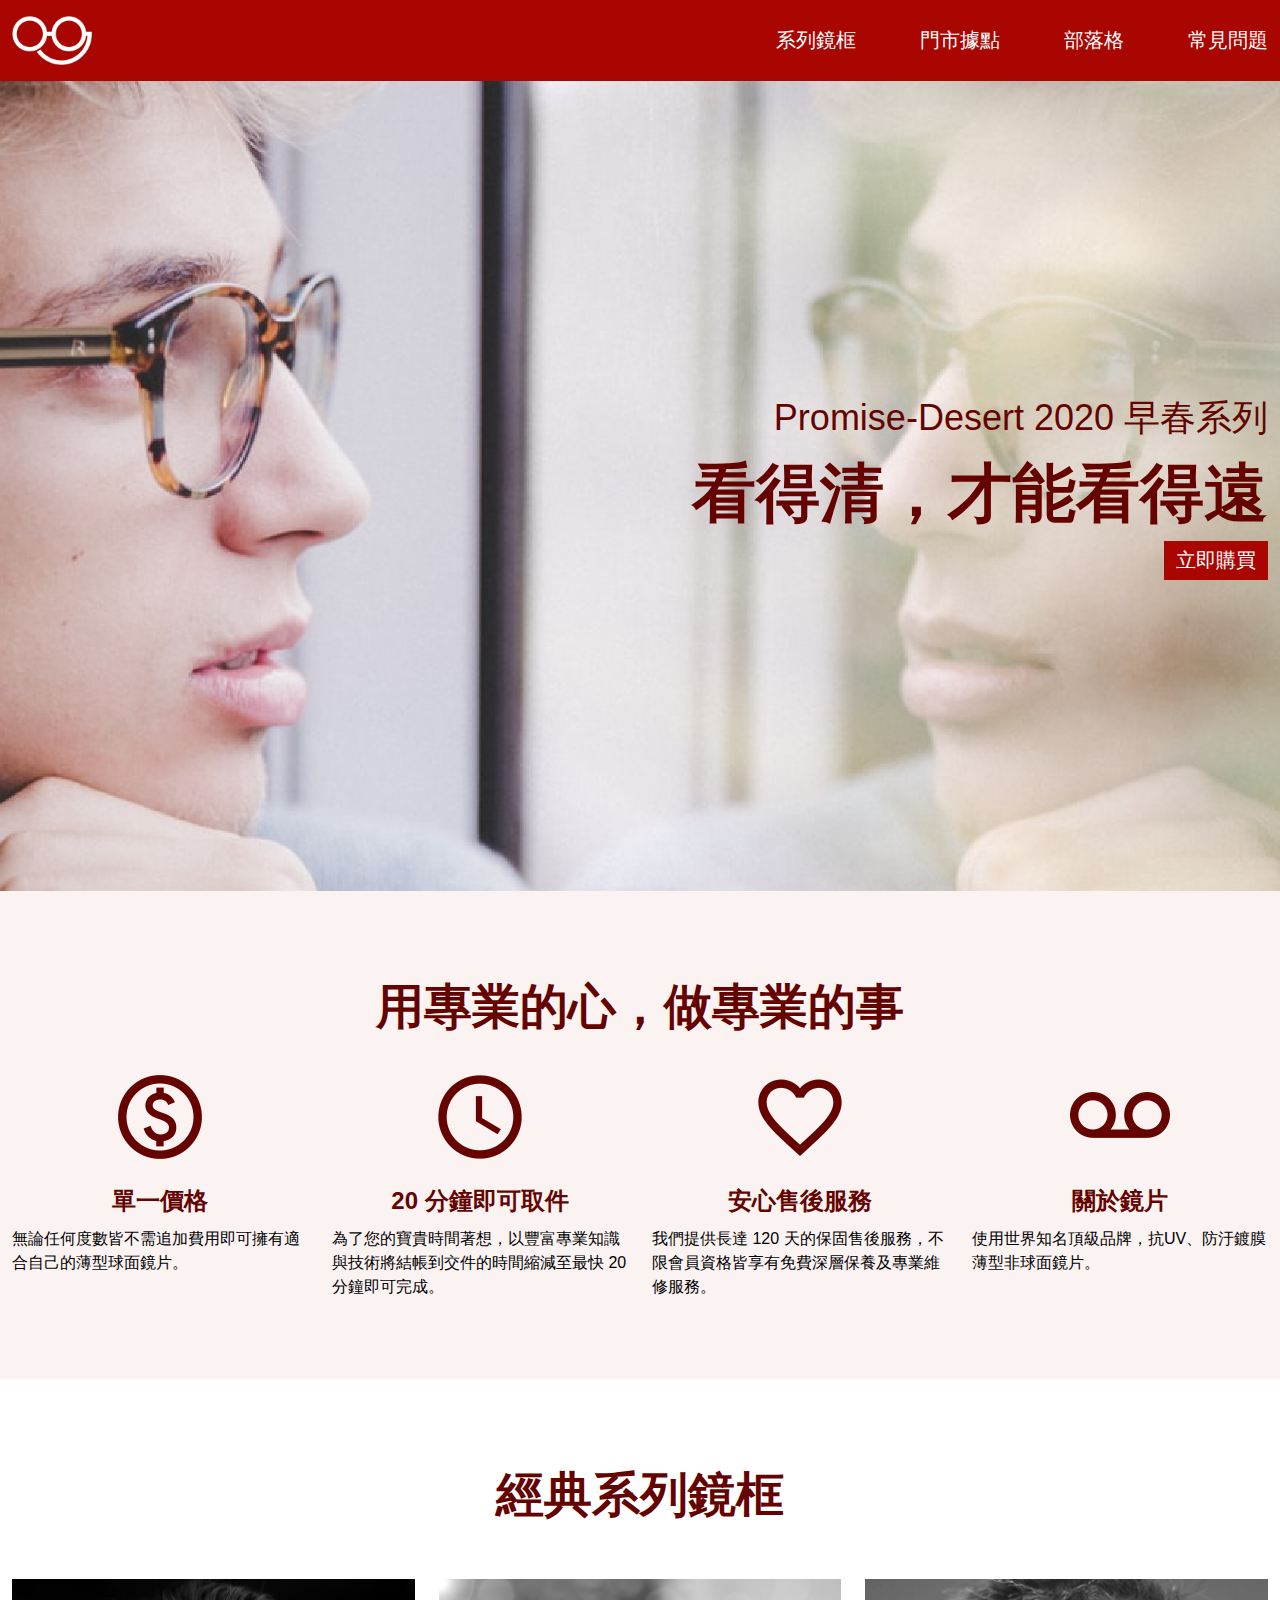
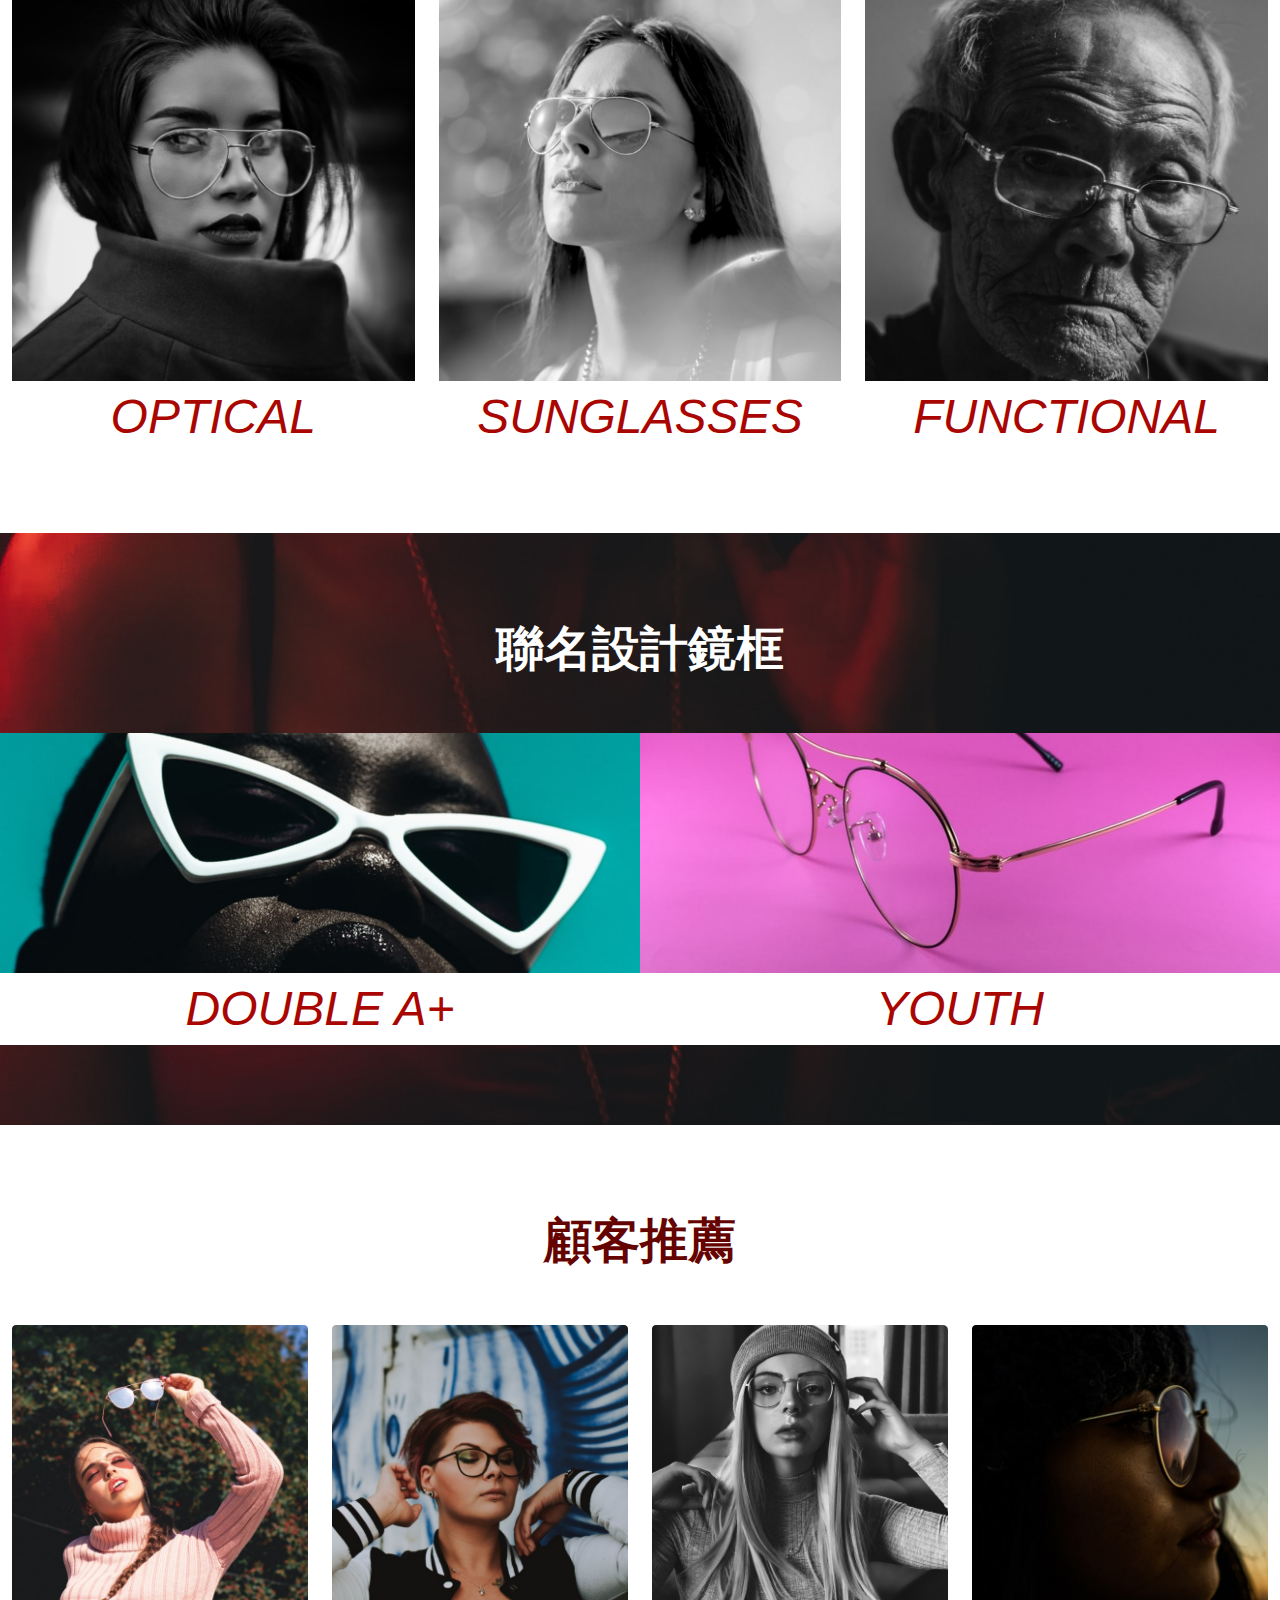
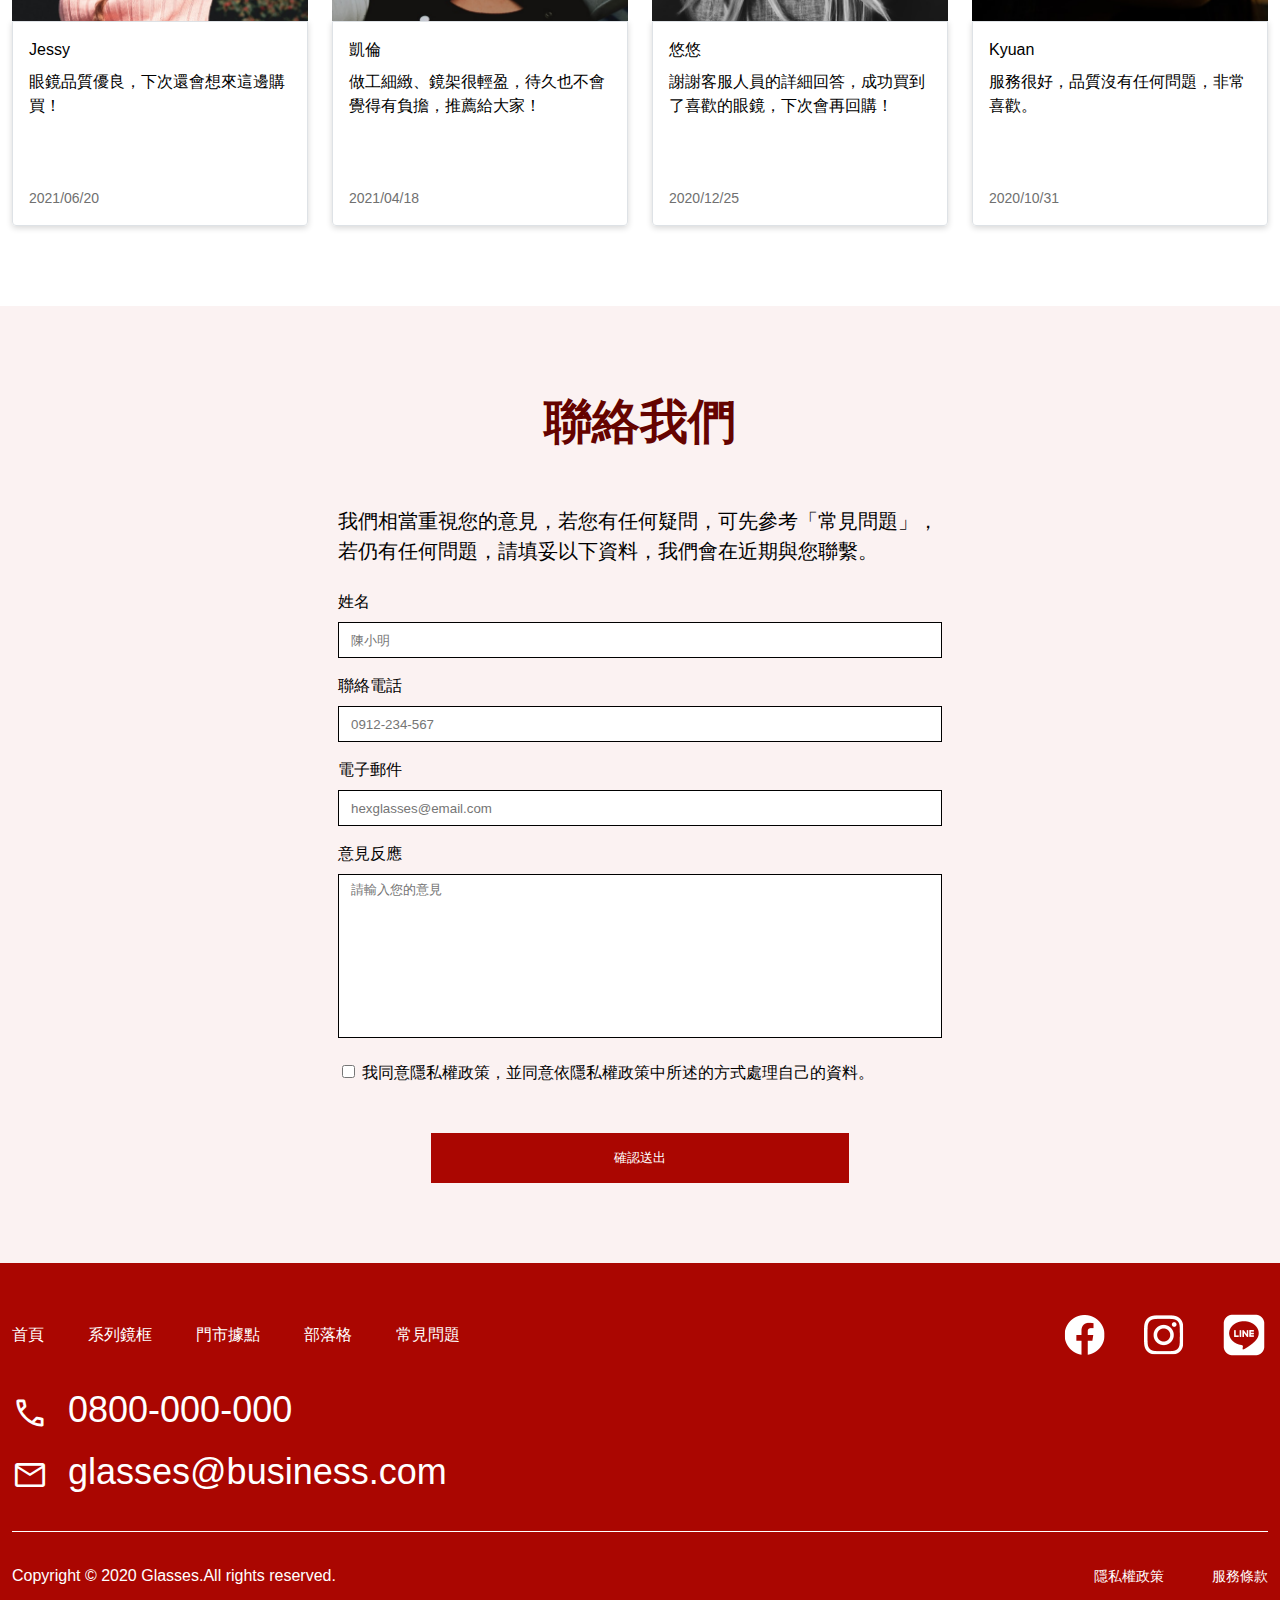
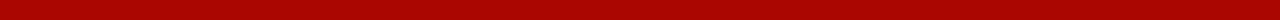
==== commit 4d104d80: "Update 2022-08-26T10:25:55.509Z" ====
--- a/index.html
+++ b/index.html
@@ -31,7 +31,7 @@
   <div class="container">
     <h2 class="h4">Promise-Desert 2020 早春系列</h2>
     <p class="h1 font-bold">看得清，才能看得遠</p>
-    <button class="sm-button"><a href="#">立即購買</a></button>
+    <button class="button"><a href="#">立即購買</a></button>
   </div>
 </div>
 <main>
@@ -163,27 +163,35 @@
   <section class="contact-us bg-primary-light">
     <div class="container">
       <p class="h2 contact-title mb-6 font-bold">聯絡我們</p>
-      <div class="mb-3">
-        <p class="lg-text">我們相當重視您的意見，若您有任何疑問，可先參考「常見問題」，若仍有任何問題，請填妥以下資料，我們會在近期與您聯繫。</p>
-      </div>
-      <form action="#" target="_blank">
-        <div class="mb-2">
-          <label class="d-block" for="customer-name">姓名</label>
-          <input class="d-block" type="text" id="customer-name" name="customer-name" placeholder="陳小明">
-        </div>
-        <div class="mb-2">
-          <label class="d-block" for="customer-phone">聯絡電話</label>
-          <input class="d-block" type="text" id="customer-phone" name="customer-phone" placeholder="0912-234-567">
-        </div>
-        <div class="mb-2">
-          <label class="d-block" for="customer-mail">電子郵件</label>
-          <input class="d-block" type="text" id="customer-mail" name="customer-mail" placeholder="hexglasses@email.com">
-        </div>
-        <div class="mb-2">
+      <form class="form" action="#" target="_blank">
+        <div class="mb-3">
+          <p class="contact-description">我們相當重視您的意見，若您有任何疑問，可先參考「常見問題」，若仍有任何問題，請填妥以下資料，我們會在近期與您聯繫。</p>
+        </div>
+        <div class="mb-2 form-group">
+          <label class="d-block mb-1" for="customer-name">姓名</label>
+          <input class="input d-block" type="text" id="customer-name" name="customer-name" placeholder="陳小明" required>
+        </div>
+        <div class="mb-2 form-group">
+          <label class="d-block mb-1" for="customer-phone">聯絡電話</label>
+          <input class="input d-block" type="tel" id="customer-phone" name="customer-phone" placeholder="0912-234-567"
+            required>
+        </div>
+        <div class="mb-2 form-group">
+          <label class="d-block mb-1" for="customer-mail" required>電子郵件</label>
+          <input class="input d-block" type="email" id="customer-mail" name="customer-mail"
+            placeholder="hexglasses@email.com">
+        </div>
+        <div class="mb-2 form-group">
           <label for="customer-opinion" class="d-block mb-1">意見反應</label>
-          <textarea name="customer-opinion" id="customer-opinion" cols="30" rows="10" placeholder="請輸入您的意見"></textarea>
+          <textarea class="textarea" name="customer-opinion" id="customer-opinion" cols="30" rows="10"
+            placeholder="請輸入您的意見" required></textarea>
+        </div>
+        <div class="mb-6">
+          <input type="checkbox" id="privacy-policy-agreement" name="privacy-policy-agreement" required>
+          <label for="privacy-policy-agreement">我同意隱私權政策，並同意依隱私權政策中所述的方式處理自己的資料。</label>
         </div>
       </form>
+      <button class="submit-button d-block">確認送出</button>
     </div>
   </section>
 </main>
--- a/assets/style/all.css
+++ b/assets/style/all.css
@@ -349,11 +349,11 @@
   text-align: right; }
   .banner .container {
     width: 100%; }
-  .banner .sm-button {
+  .banner .button {
     padding: 6px 12px;
     border: none;
     background-color: #AA0601; }
-    .banner .sm-button a {
+    .banner .button a {
       color: #fff;
       font-size: 1.25rem; }
 
@@ -491,4 +491,38 @@
   font-size: 0.875rem;
   color: #707070; }
 
+.contact-us .contact-title {
+  color: #650300;
+  text-align: center; }
+
+.contact-us .form {
+  width: 50%;
+  padding-left: 12px;
+  padding-right: 12px;
+  margin: 0 auto; }
+
+.contact-us .contact-description {
+  font-size: 1.25rem; }
+
+.contact-us .input {
+  width: 100%;
+  height: 36px;
+  padding: 6px 12px;
+  border: 1px solid #000; }
+
+.contact-us .textarea {
+  width: 100%;
+  padding: 6px 12px;
+  border: 1px solid #000;
+  resize: none; }
+
+.contact-us .submit-button {
+  width: calc(4/12 * 100%);
+  padding-top: 16px;
+  padding-bottom: 16px;
+  margin: 0 auto;
+  border: none;
+  background-color: #AA0601;
+  color: #fff; }
+
 /*# sourceMappingURL=all.css.map */
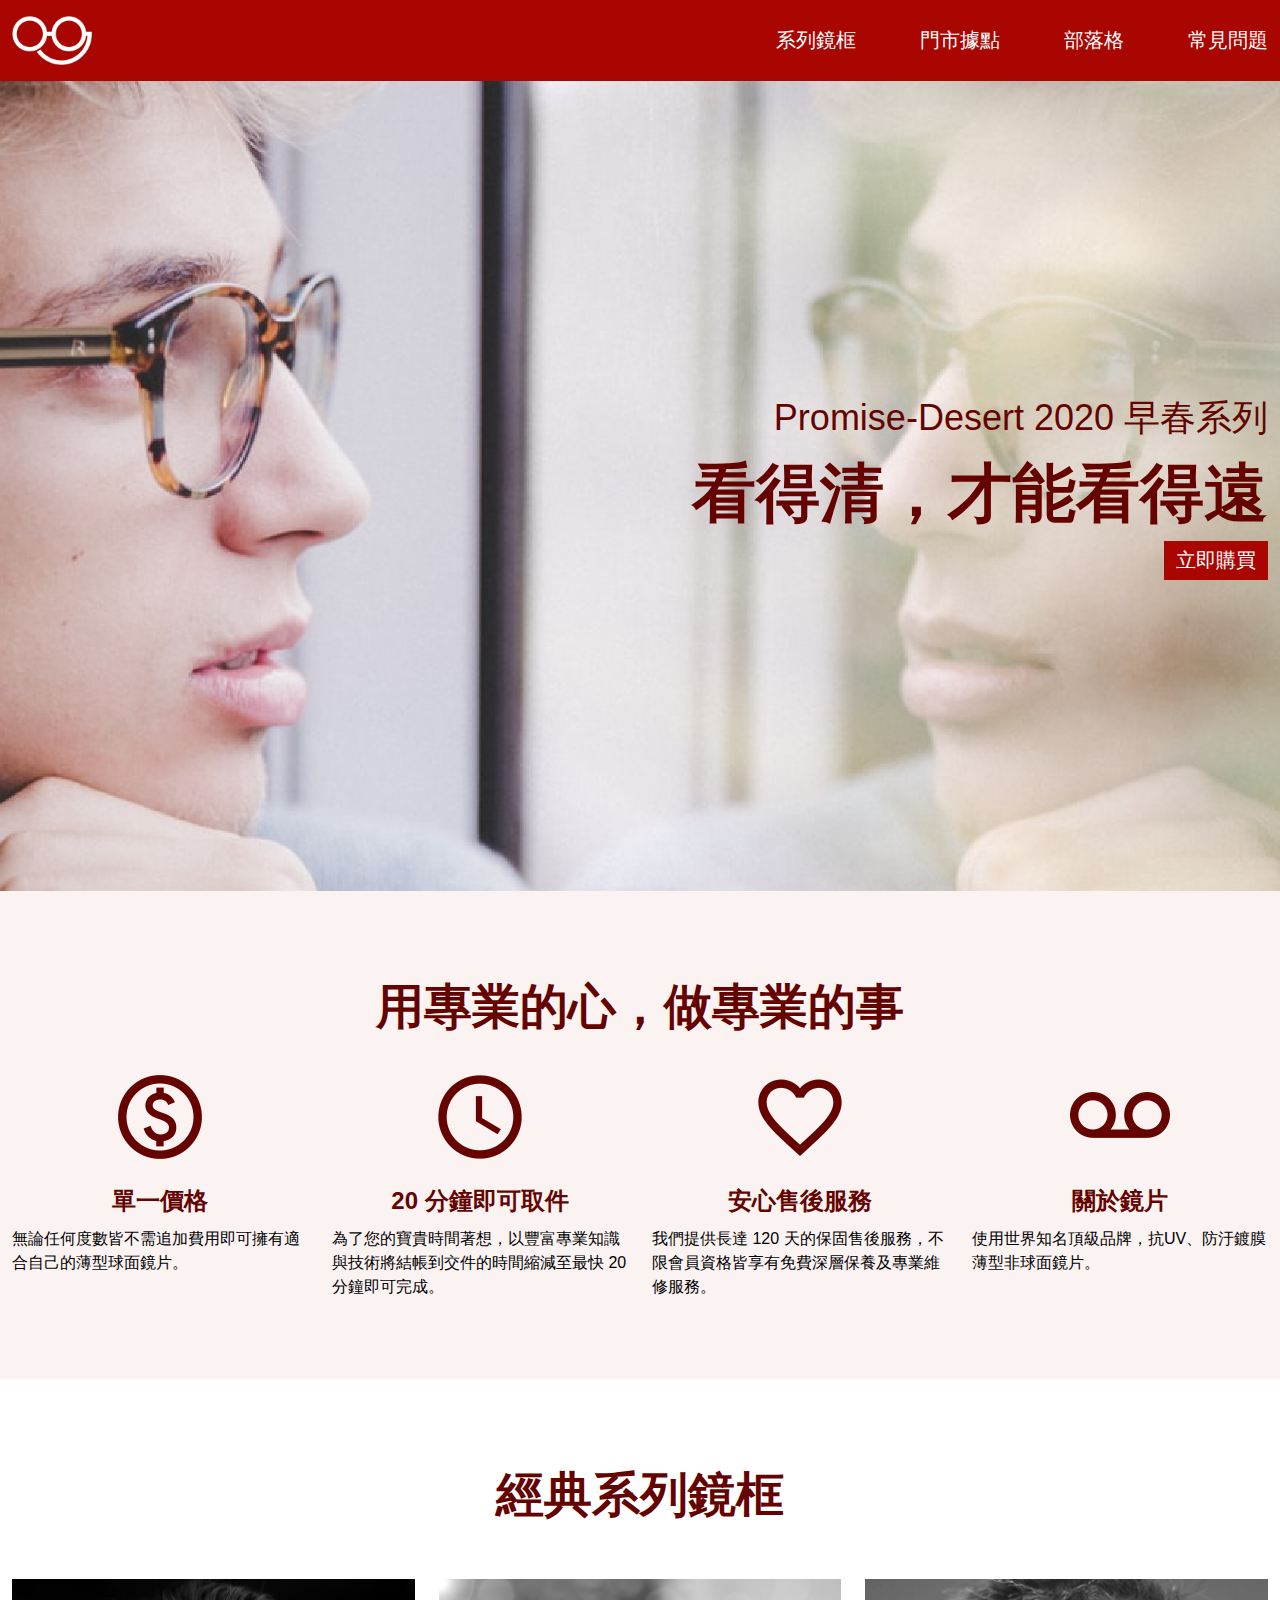
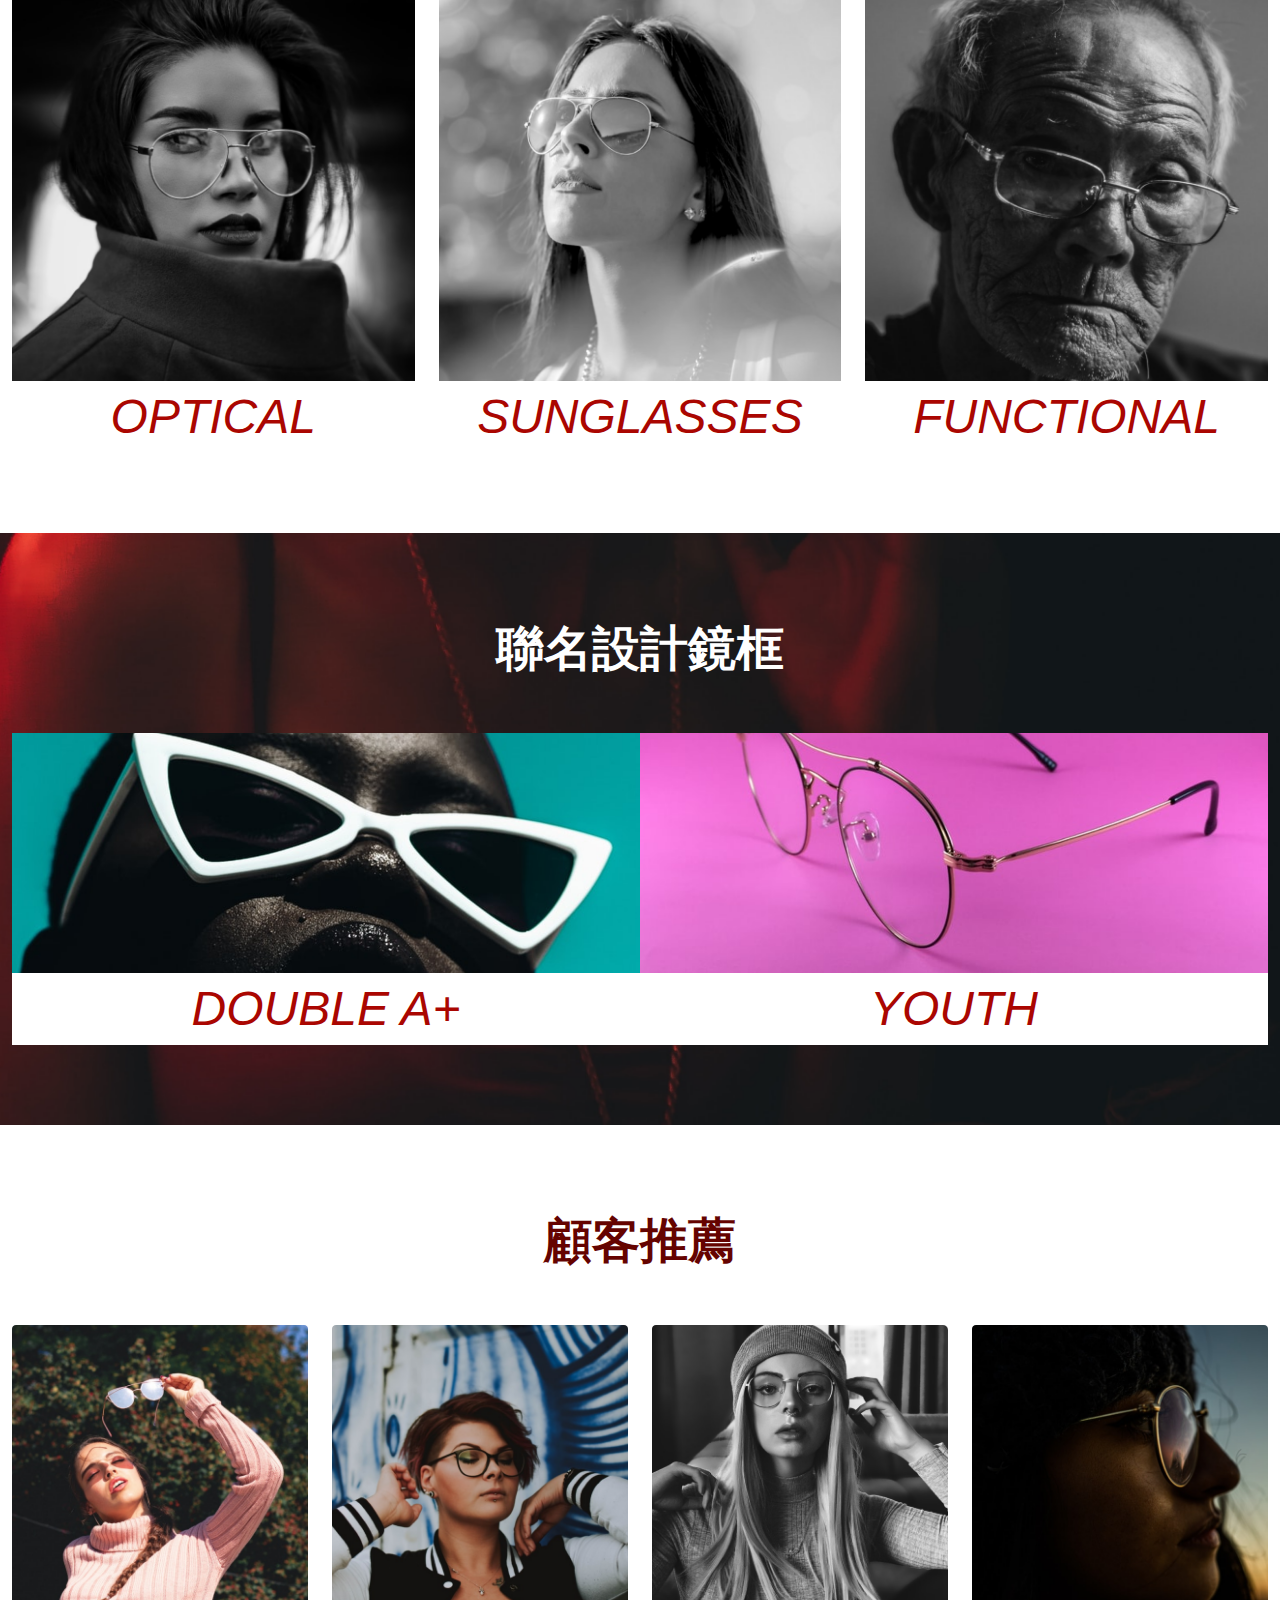
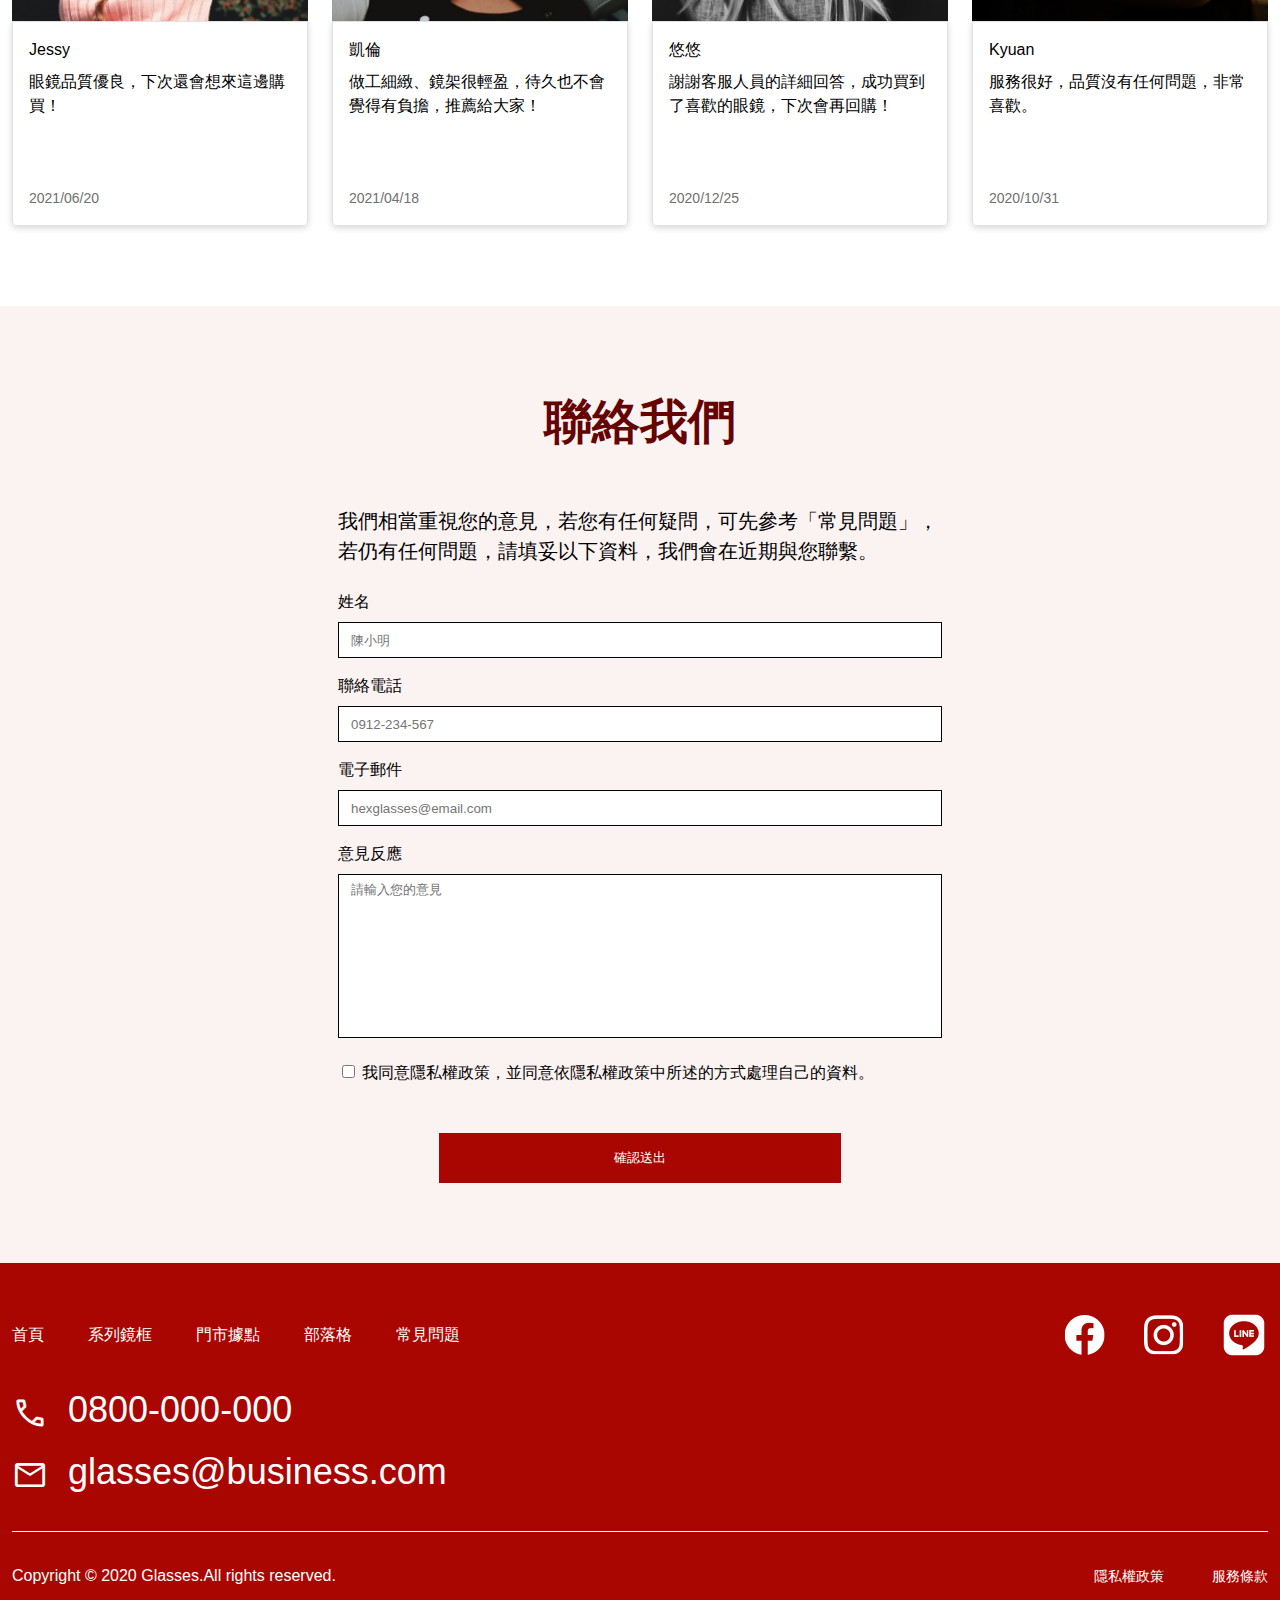
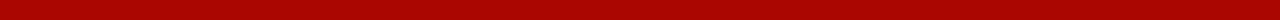
==== commit d0c13e70: "Update 2022-08-28T04:39:13.307Z" ====
--- a/index.html
+++ b/index.html
@@ -27,37 +27,39 @@
   </header>
 
   
-<div class="banner">
+<div class="banner text-primary-dark text-right">
   <div class="container">
     <h2 class="h4">Promise-Desert 2020 早春系列</h2>
-    <p class="h1 font-bold">看得清，才能看得遠</p>
-    <button class="button"><a href="#">立即購買</a></button>
+    <p class="h1 text-bold">看得清，才能看得遠</p>
+    <button class="btn bg-primary"><a class="lg-text text-secondary" href="#">立即購買</a></button>
   </div>
 </div>
+
+<!-- 主要內容 -->
 <main>
   <!-- 用專業的心，做專業的事 -->
   <section class="introduction bg-primary-light">
     <div class="container">
-      <p class="h2 intro-title mb-3 font-bold">用專業的心，做專業的事</p>
-      <ul class="intro-card-box">
-        <li class="intro-card">
+      <h2 class="h2 intro-title mb-3 text-primary-dark text-center text-bold">用專業的心，做專業的事</h2>
+      <ul class="intro-card-box d-flex flex-wrap mx-n12">
+        <li class="intro-card d-flex px-12">
           <img class="d-block card-header mb-2" src="./assets/images/home-section2-1.png" alt="錢幣圖像">
-          <p class="card-body h6 font-bold mb-1">單一價格</p>
+          <p class="card-body text-primary-dark h6 text-bold mb-1">單一價格</p>
           <p class="card-footer">無論任何度數皆不需追加費用即可擁有適合自己的薄型球面鏡片。</p>
         </li>
-        <li class="intro-card">
+        <li class="intro-card d-flex px-12">
           <img class="d-block card-header mb-2" src="./assets/images/home-section2-2.png" alt="時鐘圖像">
-          <p class="card-body h6 font-bold mb-1">20 分鐘即可取件</p>
+          <p class="card-body text-primary-dark h6 text-bold mb-1">20 分鐘即可取件</p>
           <p class="card-footer">為了您的寶貴時間著想，以豐富專業知識與技術將結帳到交件的時間縮減至最快 20 分鐘即可完成。</p>
         </li>
-        <li class="intro-card">
+        <li class="intro-card d-flex px-12">
           <img class="d-block card-header mb-2" src="./assets/images/home-section2-3.png" alt="愛心圖像">
-          <p class="card-body h6 font-bold mb-1">安心售後服務</p>
+          <p class="card-body text-primary-dark h6 text-bold mb-1">安心售後服務</p>
           <p class="card-footer">我們提供長達 120 天的保固售後服務，不限會員資格皆享有免費深層保養及專業維修服務。</p>
         </li>
-        <li class="intro-card">
+        <li class="intro-card d-flex px-12">
           <img class="d-block card-header mb-2" src="./assets/images/home-sectioin2-4.png" alt="眼鏡圖像">
-          <p class="card-body h6 font-bold mb-1">關於鏡片</p>
+          <p class="card-body text-primary-dark h6 text-bold mb-1">關於鏡片</p>
           <p class="card-footer">使用世界知名頂級品牌，抗UV、防汙鍍膜薄型非球面鏡片。</p>
         </li>
       </ul>
@@ -67,19 +69,19 @@
   <!-- 經典系列鏡框 -->
   <section class="classic">
     <div class="container">
-      <p class="h2 classic-title mb-6 font-bold">經典系列鏡框</p>
-      <ul class="classic-card-box">
-        <li class="classic-card">
+      <h2 class="h2 classic-title mb-6 text-primary-dark text-center text-bold">經典系列鏡框</h2>
+      <ul class="classic-card-box d-flex flex-wrap mx-n12 text-primary">
+        <li class="classic-card px-12">
           <img src="./assets/images/home-section3-1.png" alt="OPTICAL 示意圖像" class="d-block card-photo">
-          <p class="h2 card-title">OPTICAL</p>
-        </li>
-        <li class="classic-card">
+          <p class="h2 card-title text-center text-italic">OPTICAL</p>
+        </li>
+        <li class="classic-card px-12">
           <img src="./assets/images/home-section3-2.png" alt="SUNGLASSES 示意圖像" class="d-block card-photo">
-          <p class="h2 card-title">SUNGLASSES</p>
-        </li>
-        <li class="classic-card">
+          <p class="h2 card-title text-center text-italic">SUNGLASSES</p>
+        </li>
+        <li class="classic-card px-12">
           <img src="./assets/images/home-section3-3.png" alt="FUNCTIONAL 示意圖像" class="d-block card-photo">
-          <p class="h2 card-title">FUNCTIONAL</p>
+          <p class="h2 card-title text-center text-italic">FUNCTIONAL</p>
         </li>
       </ul>
     </div>
@@ -88,15 +90,15 @@
   <!-- 聯名設計鏡框 -->
   <section class="joint">
     <div class="container">
-      <p class="h2 joint-title mb-6 font-bold">聯名設計鏡框</p>
-      <ul class="joint-card-box">
+      <h2 class="h2 joint-title mb-6 text-secondary text-center text-bold">聯名設計鏡框</h2>
+      <ul class="joint-card-box d-flex flex-wrap">
         <li class="joint-card">
           <div class="card-photo-1"></div>
-          <p class="h2 card-title">DOUBLE A+</p>
+          <p class="h2 card-title bg-secondary text-primary text-center text-italic">DOUBLE A+</p>
         </li>
         <li class="joint-card">
           <div class="card-photo-2"></div>
-          <p class="h2 card-title">YOUTH</p>
+          <p class="h2 card-title bg-secondary text-primary text-center text-italic">YOUTH</p>
         </li>
       </ul>
     </div>
@@ -105,11 +107,11 @@
   <!-- 顧客推薦 -->
   <section class="comment">
     <div class="container">
-      <p class="h2 comment-title mb-6 font-bold">顧客推薦</p>
-      <ul class="comment-card-box">
-        <li class="comment-card">
+      <h2 class="h2 comment-title mb-6 text-primary-dark text-center text-bold">顧客推薦</h2>
+      <ul class="comment-card-box d-flex flex-wrap mx-n12">
+        <li class="comment-card px-12">
           <img src="./assets/images/home-section5-1.png" alt="顧客圖像" class="d-block card-photo">
-          <div class="card-content">
+          <div class="card-content d-flex">
             <div>
               <p class="customer-name mb-1">Jessy</p>
               <p class="customer-comment">眼鏡品質優良，下次還會想來這邊購買！</p>
@@ -119,9 +121,9 @@
             </div>
           </div>
         </li>
-        <li class="comment-card">
+        <li class="comment-card px-12">
           <img src="./assets/images/home-section5-2.png" alt="顧客圖像" class="d-block card-photo">
-          <div class="card-content">
+          <div class="card-content d-flex">
             <div>
               <p class="customer-name mb-1">凱倫</p>
               <p class="customer-comment">做工細緻、鏡架很輕盈，待久也不會覺得有負擔，推薦給大家！</p>
@@ -131,9 +133,9 @@
             </div>
           </div>
         </li>
-        <li class="comment-card">
+        <li class="comment-card px-12">
           <img src="./assets/images/home-section5-3.png" alt="顧客圖像" class="d-block card-photo">
-          <div class="card-content">
+          <div class="card-content d-flex">
             <div>
               <p class="customer-name mb-1">悠悠</p>
               <p class="customer-comment">謝謝客服人員的詳細回答，成功買到了喜歡的眼鏡，下次會再回購！</p>
@@ -143,9 +145,9 @@
             </div>
           </div>
         </li>
-        <li class="comment-card">
+        <li class="comment-card px-12">
           <img src="./assets/images/home-section5-4.png" alt="顧客圖像" class="d-block card-photo">
-          <div class="card-content">
+          <div class="card-content d-flex">
             <div>
               <p class="customer-name mb-1">Kyuan</p>
               <p class="customer-comment">服務很好，品質沒有任何問題，非常喜歡。</p>
@@ -162,10 +164,10 @@
   <!-- 聯絡我們 -->
   <section class="contact-us bg-primary-light">
     <div class="container">
-      <p class="h2 contact-title mb-6 font-bold">聯絡我們</p>
-      <form class="form" action="#" target="_blank">
+      <h2 class="h2 contact-title mb-6 text-primary-dark text-center text-bold">聯絡我們</h2>
+      <form class="form px-12" action="#" target="_blank">
         <div class="mb-3">
-          <p class="contact-description">我們相當重視您的意見，若您有任何疑問，可先參考「常見問題」，若仍有任何問題，請填妥以下資料，我們會在近期與您聯繫。</p>
+          <p class="contact-description lg-text">我們相當重視您的意見，若您有任何疑問，可先參考「常見問題」，若仍有任何問題，請填妥以下資料，我們會在近期與您聯繫。</p>
         </div>
         <div class="mb-2 form-group">
           <label class="d-block mb-1" for="customer-name">姓名</label>
@@ -190,8 +192,9 @@
           <input type="checkbox" id="privacy-policy-agreement" name="privacy-policy-agreement" required>
           <label for="privacy-policy-agreement">我同意隱私權政策，並同意依隱私權政策中所述的方式處理自己的資料。</label>
         </div>
+        <button class="submit-button d-block px-12 bg-primary text-secondary">確認送出</button>
       </form>
-      <button class="submit-button d-block">確認送出</button>
+
     </div>
   </section>
 </main>
--- a/assets/style/all.css
+++ b/assets/style/all.css
@@ -160,9 +160,26 @@
 .mb-6 {
   margin-bottom: 48px; }
 
+.mx-n12 {
+  margin-left: -12px;
+  margin-right: -12px; }
+
+.px-12 {
+  padding-left: 12px;
+  padding-right: 12px; }
+
 .d-block {
   display: block; }
 
+.d-flex {
+  display: -webkit-box;
+  display: -ms-flexbox;
+  display: flex; }
+
+.flex-wrap {
+  -ms-flex-wrap: wrap;
+      flex-wrap: wrap; }
+
 .h1 {
   font-size: 4rem; }
 
@@ -190,14 +207,35 @@
 .sm-text {
   font-size: 0.875rem; }
 
-.font-bold {
+.text-bold {
   font-weight: bold; }
+
+.text-center {
+  text-align: center; }
+
+.text-right {
+  text-align: right; }
+
+.text-italic {
+  font-style: italic; }
+
+.text-primary {
+  color: #AA0601; }
+
+.text-primary-dark {
+  color: #650300; }
+
+.text-secondary {
+  color: #fff; }
 
 .bg-primary {
   background-color: #AA0601; }
 
 .bg-primary-light {
   background-color: #FBF2F2; }
+
+.bg-secondary {
+  background-color: #fff; }
 
 .container {
   max-width: 1320px;
@@ -339,45 +377,36 @@
   background-repeat: no-repeat;
   background-position: center center;
   background-size: cover;
-  color: #650300;
   display: -webkit-box;
   display: -ms-flexbox;
   display: flex;
   -webkit-box-align: center;
       -ms-flex-align: center;
-          align-items: center;
-  text-align: right; }
+          align-items: center; }
   .banner .container {
     width: 100%; }
-  .banner .button {
+  .banner .btn {
     padding: 6px 12px;
-    border: none;
-    background-color: #AA0601; }
-    .banner .button a {
-      color: #fff;
-      font-size: 1.25rem; }
+    border: none; }
+  @media (max-width: 767px) {
+    .banner {
+      background-image: url(../images/home-header-sm.png);
+      height: 50vh; }
+      .banner .h4 {
+        font-size: 1rem; }
+      .banner .h1 {
+        font-size: 1.5rem;
+        margin-bottom: 8px; } }
 
 main section {
   padding-top: 80px;
   padding-bottom: 80px; }
-
-.introduction .intro-title {
-  color: #650300;
-  text-align: center; }
-
-.introduction .intro-card-box {
-  display: -webkit-box;
-  display: -ms-flexbox;
-  display: flex;
-  -ms-flex-wrap: wrap;
-      flex-wrap: wrap;
-  margin-left: -12px;
-  margin-right: -12px; }
+  @media (max-width: 767px) {
+    main section {
+      padding-top: 40px;
+      padding-bottom: 40px; } }
 
 .introduction .intro-card {
-  display: -webkit-box;
-  display: -ms-flexbox;
-  display: flex;
   -webkit-box-orient: vertical;
   -webkit-box-direction: normal;
       -ms-flex-direction: column;
@@ -391,48 +420,47 @@
 .introduction .card-header {
   width: 100px; }
 
-.introduction .card-body {
-  color: #650300; }
-
-.classic .classic-title {
-  color: #650300;
-  text-align: center; }
-
-.classic .classic-card-box {
-  display: -webkit-box;
-  display: -ms-flexbox;
-  display: flex;
-  -ms-flex-wrap: wrap;
-      flex-wrap: wrap;
-  margin-left: -12px;
-  margin-right: -12px; }
+@media (max-width: 992px) {
+  .introduction .intro-card {
+    width: 50%;
+    margin-bottom: 24px; } }
+
+@media (max-width: 767px) {
+  .introduction .intro-card {
+    width: 100%; }
+  .introduction .intro-title {
+    font-size: 1.5rem; } }
 
 .classic .classic-card {
-  padding-left: 12px;
-  padding-right: 12px;
   width: 33.33%; }
 
-.classic .card-title {
-  text-align: center;
-  color: #AA0601;
-  font-style: italic; }
+@media (max-width: 992px) {
+  .classic .classic-card-box {
+    -webkit-box-orient: vertical;
+    -webkit-box-direction: normal;
+        -ms-flex-direction: column;
+            flex-direction: column;
+    -webkit-box-align: center;
+        -ms-flex-align: center;
+            align-items: center; }
+  .classic .classic-card {
+    width: 50%;
+    margin-bottom: 24px; } }
+
+@media (max-width: 767px) {
+  .classic .classic-title {
+    font-size: 1.5rem;
+    margin-bottom: 24px; }
+  .classic .classic-card {
+    width: 100%; }
+  .classic .card-photo {
+    margin-bottom: 8px; } }
 
 .joint {
   background-image: url(../images/index-bg.png);
   background-repeat: no-repeat;
   background-position: center center;
   background-size: cover; }
-  .joint .joint-title {
-    color: #fff;
-    text-align: center; }
-  .joint .joint-card-box {
-    display: -webkit-box;
-    display: -ms-flexbox;
-    display: flex;
-    -ms-flex-wrap: wrap;
-        flex-wrap: wrap;
-    margin-left: -12px;
-    margin-right: -12px; }
   .joint .joint-card {
     width: 50%; }
   .joint .card-photo-1 {
@@ -445,34 +473,26 @@
     background-position: center center;
     background-size: cover;
     min-height: 240px; }
-  .joint .card-title {
-    background-color: #fff;
-    text-align: center;
-    color: #AA0601;
-    font-style: italic; }
-
-.comment .comment-title {
-  color: #650300;
-  text-align: center; }
-
-.comment .comment-card-box {
-  display: -webkit-box;
-  display: -ms-flexbox;
-  display: flex;
-  -ms-flex-wrap: wrap;
-      flex-wrap: wrap;
-  margin-left: -12px;
-  margin-right: -12px; }
+  @media (max-width: 992px) {
+    .joint .joint-card {
+      width: 100%;
+      margin-bottom: 24px; } }
+  @media (max-width: 767px) {
+    .joint .joint-title {
+      font-size: 1.5rem;
+      margin-bottom: 24px; }
+    .joint .card-photo-1 {
+      background-image: url(../images/home-section4-1-sm.png); }
+    .joint .card-photo-2 {
+      background-image: url(../images/home-section4-2-sm.png); } }
 
 .comment .comment-card {
-  padding-left: 12px;
-  padding-right: 12px;
   width: 25%; }
 
+.comment .card-photo {
+  width: 100%; }
+
 .comment .card-content {
-  display: -webkit-box;
-  display: -ms-flexbox;
-  display: flex;
   -webkit-box-orient: vertical;
   -webkit-box-direction: normal;
       -ms-flex-direction: column;
@@ -491,18 +511,22 @@
   font-size: 0.875rem;
   color: #707070; }
 
-.contact-us .contact-title {
-  color: #650300;
-  text-align: center; }
+@media (max-width: 992px) {
+  .comment .comment-card {
+    width: 50%;
+    margin-bottom: 24px; } }
+
+@media (max-width: 767px) {
+  .comment .comment-title {
+    margin-bottom: 24px;
+    font-size: 1.5rem; }
+  .comment .comment-card {
+    width: 100%;
+    margin-bottom: 16px; } }
 
 .contact-us .form {
   width: 50%;
-  padding-left: 12px;
-  padding-right: 12px;
   margin: 0 auto; }
-
-.contact-us .contact-description {
-  font-size: 1.25rem; }
 
 .contact-us .input {
   width: 100%;
@@ -517,12 +541,27 @@
   resize: none; }
 
 .contact-us .submit-button {
-  width: calc(4/12 * 100%);
+  width: calc(4/6 * 100%);
   padding-top: 16px;
   padding-bottom: 16px;
   margin: 0 auto;
-  border: none;
-  background-color: #AA0601;
-  color: #fff; }
+  border: none; }
+
+@media (max-width: 992px) {
+  .contact-us .form {
+    width: calc(10/12 * 100%); }
+  .contact-us .submit-button {
+    width: 60%; } }
+
+@media (max-width: 767px) {
+  .contact-us .contact-title {
+    margin-bottom: 24px;
+    font-size: 1.5rem; }
+  .contact-us .contact-description {
+    font-size: 1rem; }
+  .contact-us .form {
+    width: 100%; }
+  .contact-us .submit-button {
+    width: 100%; } }
 
 /*# sourceMappingURL=all.css.map */
